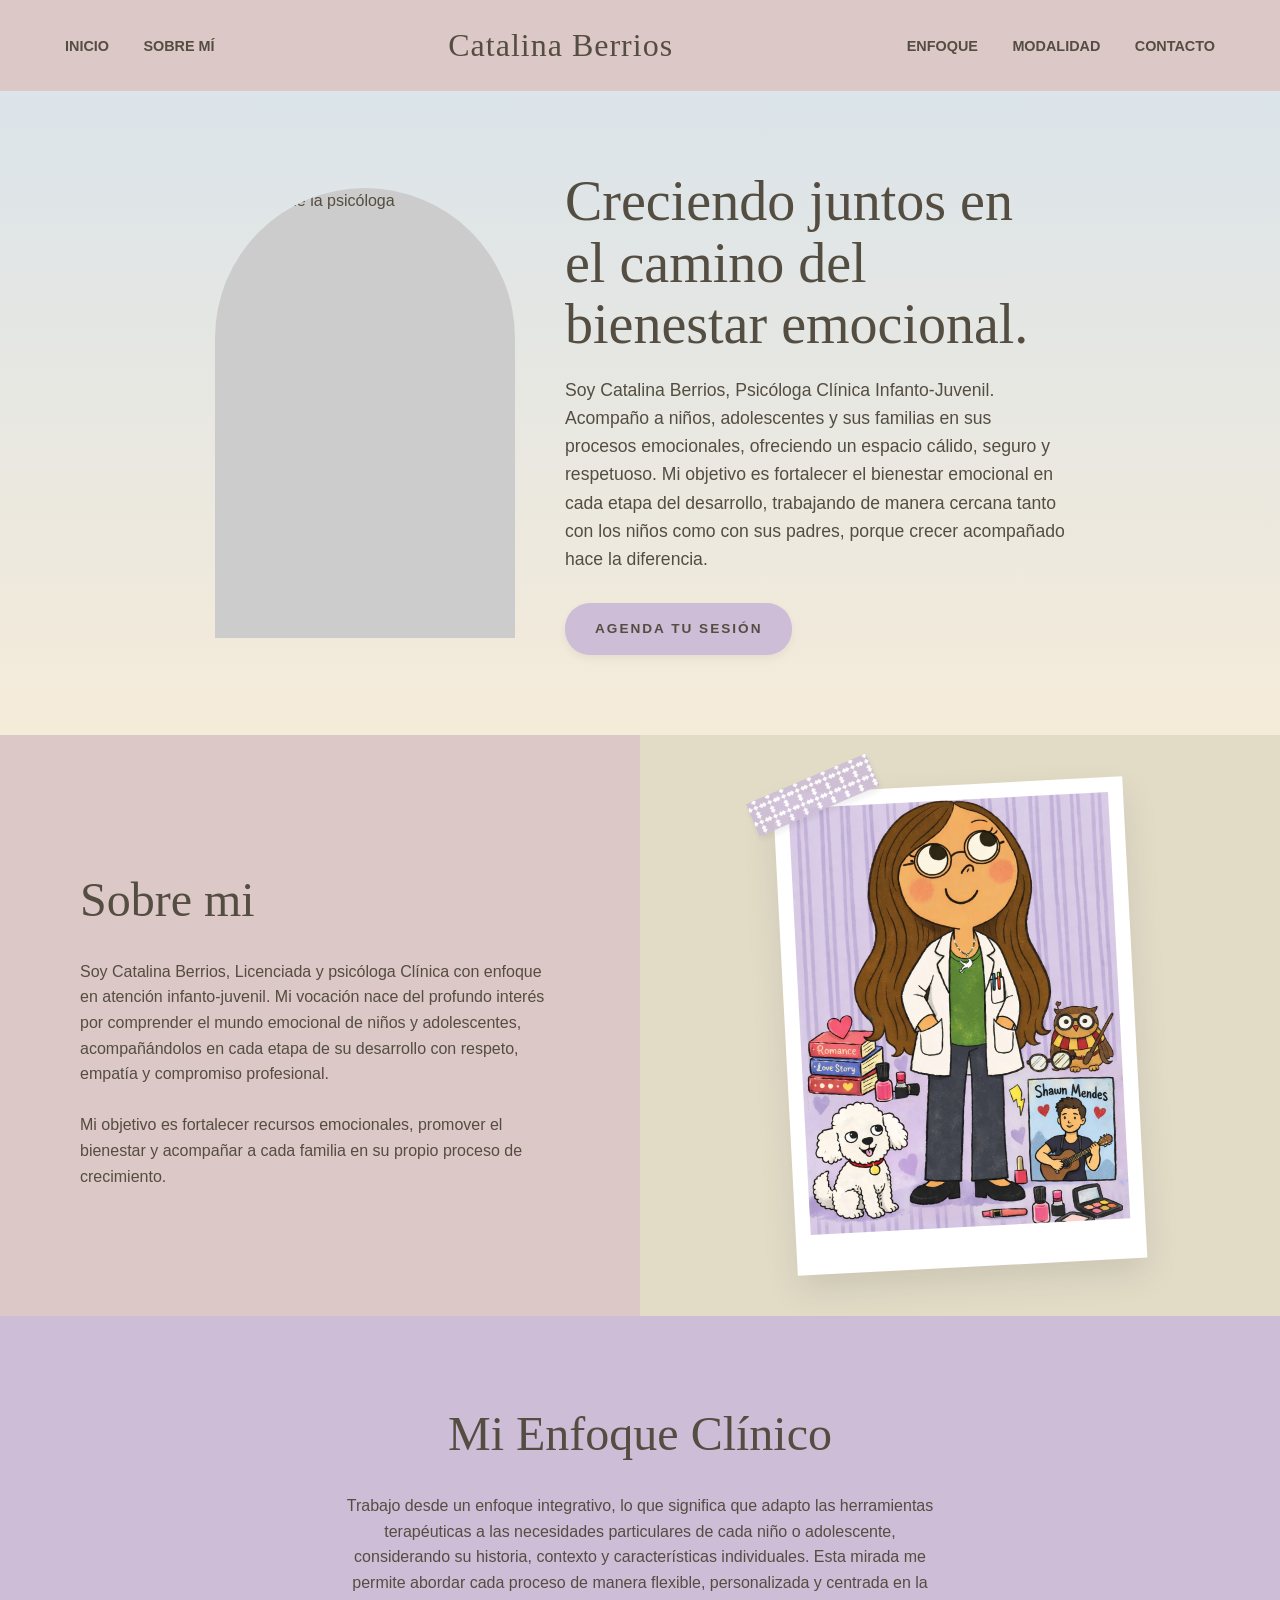
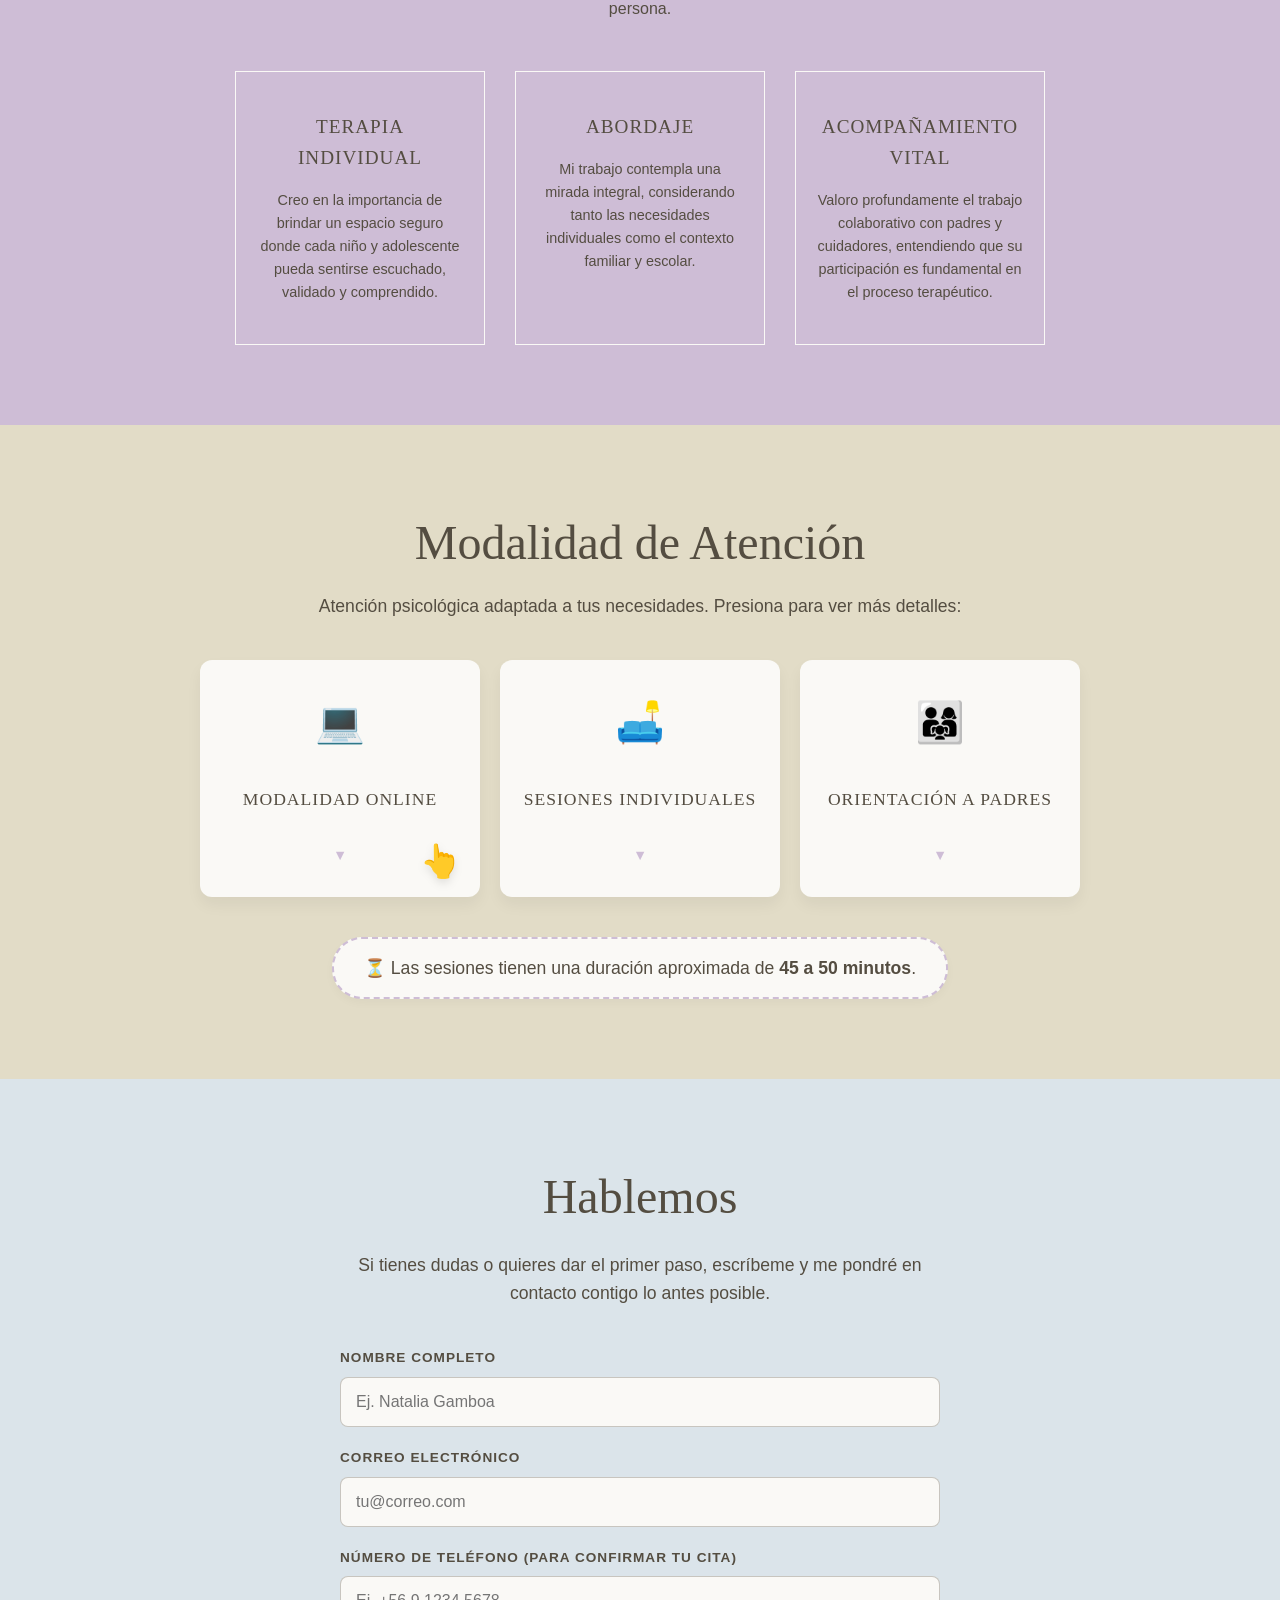
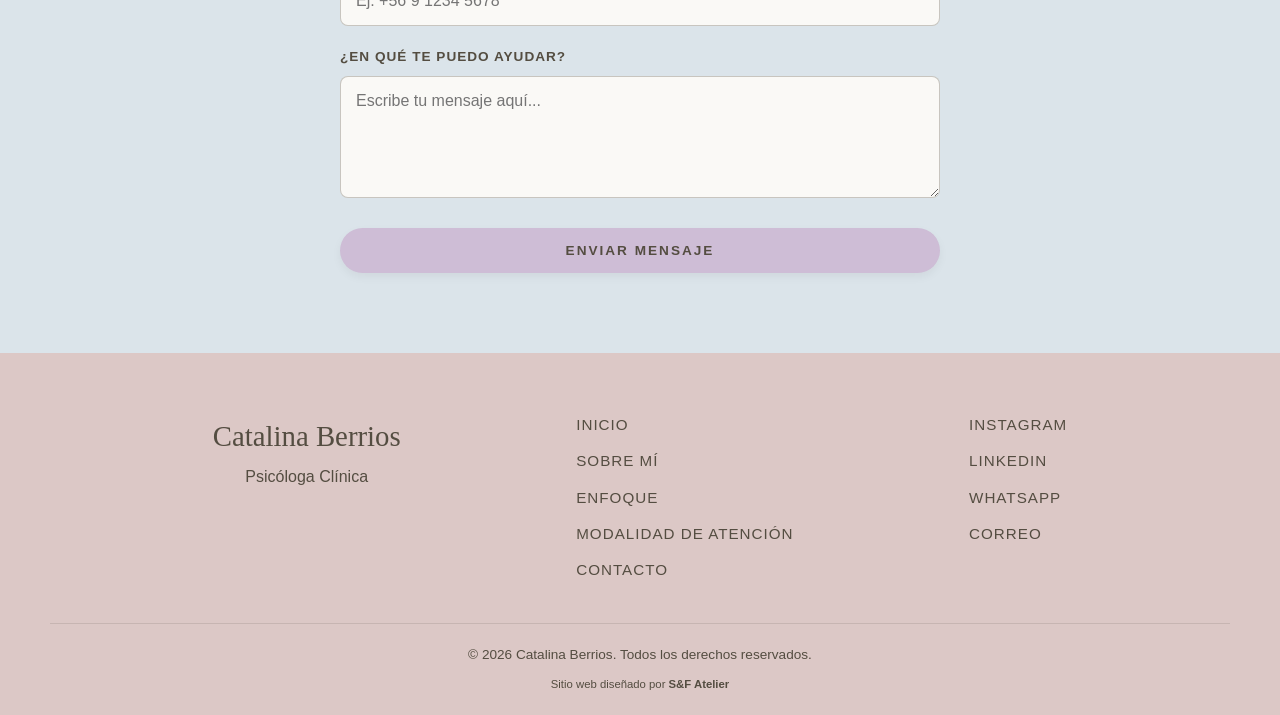
==== index.html @ 3254bfa0 "add tarjetas acordeon en modalidad" ====
<!DOCTYPE html>
<html lang="es">
<head>
    <meta charset="UTF-8">
    <meta name="viewport" content="width=device-width, initial-scale=1.0">
    <title>Catalina | Psicóloga Clínica</title> <link rel="icon" type="image/svg+xml" href="data:image/svg+xml,<svg xmlns=%22http://www.w3.org/2000/svg%22 viewBox=%220 0 100 100%22><text y=%22.9em%22 font-size=%2290%22>🧠</text></svg>">

    <link rel="apple-touch-icon" href="data:image/svg+xml,<svg xmlns=%22http://www.w3.org/2000/svg%22 viewBox=%220 0 100 100%22><rect width=%22100%22 height=%22100%22 fill=%22%23ffffff%22/><text y=%22.85em%22 x=%2250%22 text-anchor=%22middle%22 font-size=%2280%22>🧠</text></svg>">

    <meta name="theme-color" content="#dcc8c6">

    <link rel="stylesheet" href="style.css">
</head>
<body>

    <header>
        <nav>
            <a href="#inicio">Inicio</a>
            <a href="#sobre-mi">Sobre Mí</a>
        </nav>
        <h2>Catalina Berrios</h2>
        <nav>
            <a href="#enfoque">Enfoque</a>
            <a href="#modalidad">Modalidad</a>
            <a href="#contacto">Contacto</a>
        </nav>
    </header>

    <section class="hero" id="inicio">
        <img src="https://via.placeholder.com/300x450" alt="Retrato de la psicóloga" class="hero-img">
        <div class="hero-text">
            <h1>Creciendo juntos en el camino del bienestar emocional.</h1>
            <p>Soy Catalina Berrios, Psicóloga Clínica Infanto-Juvenil. Acompaño a niños, adolescentes y sus familias en sus procesos emocionales, ofreciendo un espacio cálido, seguro y respetuoso.
            Mi objetivo es fortalecer el bienestar emocional en cada etapa del desarrollo, trabajando de manera cercana tanto con los niños como con sus padres, porque crecer acompañado hace la diferencia.</p>
            <a href="#contacto" class="btn">Agenda tu sesión</a>
        </div>
    </section>

    <section class="sobre-mi" id="sobre-mi">
        <div class="sobre-mi-texto">
            <h2>Sobre mi</h2>
            <p>Soy Catalina Berrios, Licenciada y psicóloga Clínica con enfoque en atención infanto-juvenil.
            Mi vocación nace del profundo interés por comprender el mundo emocional de niños y adolescentes, acompañándolos en cada etapa de su desarrollo con respeto, empatía y compromiso profesional.</p><br>
            <p>Mi objetivo es fortalecer recursos emocionales, promover el bienestar y acompañar a cada familia en su propio proceso de crecimiento.</p>
        </div>
        <div class="sobre-mi-img-container">
            <div class="marco-polaroid">
                <img src="assets/Sobre mi.jpeg" alt="Foto de Catalina" class="sobre-mi-img">
            </div>
        </div>
    </section>

    <section class="enfoque-clinico" id="enfoque">
        <h2>Mi Enfoque Clínico</h2>
        <p>Trabajo desde un enfoque integrativo, lo que significa que adapto las herramientas terapéuticas a las necesidades particulares de cada niño o adolescente, considerando su historia, contexto y características individuales. Esta mirada me permite abordar cada proceso de manera flexible, personalizada y centrada en la persona.</p>
        
        <div class="slider-contenedor">
            <div class="servicios-grid" id="slider-servicios">
                <div class="servicio-card" ontouchstart="">
                    <h3>Terapia Individual</h3>
                    <p>Creo en la importancia de brindar un espacio seguro donde cada niño y adolescente pueda sentirse escuchado, validado y comprendido.</p>
                </div>
                
                <div class="servicio-card" ontouchstart="">
                    <h3>Abordaje</h3>
                    <p>Mi trabajo contempla una mirada integral, considerando tanto las necesidades individuales como el contexto familiar y escolar.</p>
                </div>
                
                <div class="servicio-card" ontouchstart="">
                    <h3>Acompañamiento Vital</h3>
                    <p>Valoro profundamente el trabajo colaborativo con padres y cuidadores, entendiendo que su participación es fundamental en el proceso terapéutico.</p>
                </div>
            </div>

            <div class="slider-dots">
                <span class="dot active"></span>
                <span class="dot"></span>
                <span class="dot"></span>
            </div>
        </div>
    </section>

    <section class="modalidad" id="modalidad">
        <h2>Modalidad de Atención</h2>
        <p class="modalidad-sub">Atención psicológica adaptada a tus necesidades. Presiona para ver más detalles:</p>

        <div class="modalidad-grid">
            <details class="modalidad-card">
                <summary>
                    <span class="icono">💻</span>
                    <h3>Modalidad Online</h3>
                    <div class="mano-animada">👆</div>
                    <span class="flecha">▼</span>
                </summary>
                <div class="modalidad-detalle">
                    <p>La terapia a un clic de distancia. Realizamos las sesiones a través de Google Meet de forma segura y confidencial. Ideal para quienes tienen horarios ajustados o viven en otras ciudades. Se debe cancelar antes de dar inicio a la sesión.</p>
                </div>
            </details>
            
            <details class="modalidad-card">
                <summary>
                    <span class="icono">🛋️</span>
                    <h3>Sesiones Individuales</h3>
                    <span class="flecha">▼</span>
                </summary>
                <div class="modalidad-detalle">
                    <p>Un espacio seguro y 100% centrado en ti. Trabajaremos en equipo para identificar las raíces de tu malestar y construir herramientas prácticas para tu bienestar emocional.</p>
                </div>
            </details>
            
            <details class="modalidad-card">
                <summary>
                    <span class="icono">👨‍👩‍👧</span>
                    <h3>Orientación a Padres</h3>
                    <span class="flecha">▼</span>
                </summary>
                <div class="modalidad-detalle">
                    <p>Estas sesiones están diseñadas para entregar psicoeducación y estrategias de regulación emocional. Te acompañamos a comprender a tus hijos y fortalecer el vínculo familiar desde la empatía.</p>
                </div>
            </details>
        </div>

        <div class="modalidad-duracion">
            <p>⏳ Las sesiones tienen una duración aproximada de <strong>45 a 50 minutos</strong>.</p>
        </div>
    </section>

    <section class="contacto" id="contacto">
        <div class="contacto-container">
            <h2>Hablemos</h2>
            <p>Si tienes dudas o quieres dar el primer paso, escríbeme y me pondré en contacto contigo lo antes posible.</p>
            <form action="https://formspree.io/f/xnjbkgzq" method="POST" class="formulario">

                <input type="hidden" name="_next" value="https://cataterapias.github.io/web-inicio/gracias.html">
                
                <div class="campo">
                    <label for="nombre">Nombre completo</label>
                    <input type="text" id="nombre" name="nombre" placeholder="Ej. Natalia Gamboa" required>
                </div>
                
                <div class="campo">
                    <label for="email">Correo electrónico</label>
                    <input type="email" id="email" name="email" placeholder="tu@correo.com" required>
                </div>

                <div class="campo">
                    <label for="telefono">Número de teléfono (Para confirmar tu cita)</label>
                    <input type="tel" id="telefono" name="telefono" placeholder="Ej. +56 9 1234 5678" required>
                </div>
                
                <div class="campo">
                    <label for="mensaje">¿En qué te puedo ayudar?</label>
                    <textarea id="mensaje" name="mensaje" rows="5" placeholder="Escribe tu mensaje aquí..." required></textarea>
                </div>
                
                <button type="submit" class="btn btn-enviar">Enviar mensaje</button>
            </form>
        </div>
    </section>

    <footer class="footer">
        <div class="footer-contenido">
            <div class="footer-info">
                <h3>Catalina Berrios</h3>
                <p>Psicóloga Clínica</p>
            </div>
            
            <div class="footer-enlaces">
                <a href="#inicio">Inicio</a>
                <a href="#sobre-mi">Sobre Mí</a>
                <a href="#enfoque">Enfoque</a>
                <a href="#modalidad">Modalidad de Atención</a>
                <a href="#contacto">Contacto</a>
            </div>
            
            <div class="footer-sociales">
                <a href="https://www.instagram.com/ps.catalinaberrios?igsh=MThrdjIxMGptajI3Ng==" target="_blank">Instagram</a>
                <a href="https://www.linkedin.com/in/catalina-berr%C3%ADos-4b6a8b3b4?utm_source=share_via&utm_content=profile&utm_medium=member_android" target="_blank">LinkedIn</a>
                <a href="#" target="_blank">WhatsApp</a>
                <a href="mailto:ps.catalinaberriosa@gmail.com" target="_blank">Correo</a>
            </div>
        </div>
        
        <div class="footer-legal">
            <p>&copy; 2026 Catalina Berrios. Todos los derechos reservados.</p>
            <p><small>Sitio web diseñado por <a href="https://linktr.ee/SyF_Atelier?utm_source=linktree_profile_share&ltsid=bd5f8cdc-db32-4054-a629-972b81ea8f27" target="_blank" class="link-agencia"><strong>S&F Atelier</strong></a></small></p>
        </div>
    </footer>

    <script src="script.js"></script>

</body>
</html>
---- style.css ----
/* =========================================
   PALETA DE COLORES Y AJUSTES GLOBALES
   ========================================= */
:root {
    --color-fondo-principal: #f2f4f6; 
    --color-lila-suave: #cebdd6; 
    --color-texto-oscuro: #544d41; 
    --color-rosa-suave: #dcc8c6;
    --color-crema: #e2dcc7;
    --color-texto-claro: #faf9f6;
    --fuente-titulos: 'Georgia', serif;
    --fuente-texto: 'Arial', sans-serif;
}

html { scroll-behavior: smooth; }

* { margin: 0; padding: 0; box-sizing: border-box; }

body {
    font-family: var(--fuente-texto);
    color: var(--color-texto-oscuro);
    line-height: 1.6;
}

h1, h2, h3 {
    font-family: var(--fuente-titulos);
    font-weight: normal;
}

/* =========================================
   1. NAVEGACIÓN (HEADER)
   ========================================= */
header {
    background-color: var(--color-rosa-suave);
    padding: 20px 50px;
    display: flex;
    justify-content: space-between;
    align-items: center;
}

header h2 {
    font-size: 2rem;
    letter-spacing: 1px;
}

nav a {
    text-decoration: none;
    color: var(--color-texto-oscuro);
    margin: 0 15px;
    font-size: 0.9rem;
    text-transform: uppercase;
    font-weight: bold;
}

/* =========================================
   2. SECCIÓN INICIO (HERO)
   ========================================= */
.hero {
    display: flex;
    align-items: center;
    justify-content: center;
    padding: 80px 50px;
    background: linear-gradient(to bottom, #dbe4ea, #f5ebd9);
    gap: 50px;
}

.hero-img {
    width: 300px;
    height: 450px;
    background-color: #ccc;
    border-radius: 150px 150px 0 0;
    object-fit: cover;
}

.hero-text { max-width: 500px; }
.hero-text h1 { font-size: 3.5rem; line-height: 1.1; margin-bottom: 20px; }
.hero-text p { margin-bottom: 30px; font-size: 1.1rem; }

.btn {
    background-color: var(--color-lila-suave);
    color: var(--color-texto-oscuro);
    padding: 15px 30px;
    text-decoration: none;
    text-transform: uppercase;
    font-size: 0.85rem;
    font-weight: bold;
    letter-spacing: 2px;
    border-radius: 25px;
    display: inline-block;
    transition: background-color 0.3s ease, transform 0.2s ease;
    box-shadow: 0 4px 10px rgba(0,0,0,0.05);
}

.btn:hover { background-color: #bfa8c7; transform: translateY(-2px); }

/* =========================================
   3. SECCIÓN SOBRE MÍ Y POLAROID
   ========================================= */
.sobre-mi { display: flex; min-height: 500px; }

.sobre-mi-texto {
    background-color: var(--color-rosa-suave);
    width: 50%;
    padding: 80px;
    display: flex;
    flex-direction: column;
    justify-content: center;
}

.sobre-mi-texto h2 { font-size: 3rem; margin-bottom: 20px; }

.sobre-mi-img-container {
    background-color: var(--color-crema);
    width: 50%;
    display: flex;
    align-items: center;
    justify-content: center;
    padding: 50px;
}

.marco-polaroid {
    background-color: white;
    padding: 15px 15px 40px 15px; 
    box-shadow: 0 15px 35px rgba(0, 0, 0, 0.10); 
    position: relative; 
    transform: rotate(-3deg); 
    width: 70%; 
    max-width: 350px;
}

.sobre-mi-img { width: 100%; height: auto; aspect-ratio: 3/4; object-fit: cover; display: block; }

.marco-polaroid::before {
    content: ""; 
    position: absolute;
    top: -15px; 
    left: -25px; 
    width: 130px; 
    height: 35px; 
    background-color: var(--color-lila-suave); 
    opacity: 0.9; 
    transform: rotate(-20deg); 
    box-shadow: 0 4px 6px rgba(0, 0, 0, 0.08); 
    z-index: 2; 
    background-image: 
        radial-gradient(white 20%, transparent 21%), 
        radial-gradient(white 20%, transparent 21%), 
        radial-gradient(white 20%, transparent 21%), 
        radial-gradient(white 20%, transparent 21%), 
        radial-gradient(white 20%, transparent 21%); 
    background-position: 0 0, 0 -6px, 0 6px, -6px 0, 6px 0; 
    background-size: 15px 15px; 
    background-repeat: repeat; 
}

/* =========================================
   4. SECCIÓN ENFOQUE CLÍNICO Y TARJETAS
   ========================================= */
.enfoque-clinico {
    background-color: var(--color-lila-suave); 
    color: var(--color-texto-oscuro); 
    padding: 80px 50px;
    text-align: center;
}

.enfoque-clinico h2 { font-size: 3rem; margin-bottom: 20px; }
.enfoque-clinico p { max-width: 600px; margin: 0 auto 50px auto; }

.servicios-grid {
    display: flex;
    justify-content: center;
    gap: 30px;
    flex-wrap: wrap;
}

.servicio-card {
    border: 1px solid var(--color-texto-claro); 
    padding: 40px 20px;
    width: 250px;
    text-align: center;
    background-color: transparent;
    transition: transform 0.3s ease, box-shadow 0.3s ease, background-color 0.3s ease;
    cursor: pointer; 
    -webkit-user-select: none;
    user-select: none;
    -webkit-tap-highlight-color: transparent;
}

@media (min-width: 769px) {
    .servicio-card:hover {
        transform: scale(1.05);
        box-shadow: 0 10px 20px rgba(0, 0, 0, 0.08);
        background-color: rgba(255, 255, 255, 0.3); 
    }
    .servicio-card:active { transform: scale(0.98); box-shadow: 0 5px 10px rgba(0, 0, 0, 0.05); }
}

.servicio-card h3 { font-size: 1.2rem; margin-bottom: 15px; text-transform: uppercase; letter-spacing: 1px; }
.servicio-card p { font-size: 0.9rem; margin-bottom: 0; }
.slider-dots { display: none; }

/* =========================================
   5. NUEVA SECCIÓN: MODALIDAD DE ATENCIÓN
   ========================================= */
.modalidad {
    background-color: var(--color-crema); 
    padding: 80px 50px;
    text-align: center;
}

.modalidad h2 { font-size: 3rem; margin-bottom: 10px; }
.modalidad-sub { font-size: 1.1rem; margin-bottom: 40px; }

.modalidad-grid {
    display: flex;
    justify-content: center;
    align-items: flex-start; /* Evita que las tarjetas se estiren al abrir una */
    gap: 20px;
    flex-wrap: wrap;
    margin-bottom: 40px;
}

/* Tarjeta Acordeón */
.modalidad-card {
    background-color: var(--color-texto-claro);
    border-radius: 12px;
    width: 100%;
    max-width: 280px;
    box-shadow: 0 8px 15px rgba(0, 0, 0, 0.05);
    transition: box-shadow 0.3s ease;
}

.modalidad-card:hover {
    box-shadow: 0 15px 25px rgba(206, 189, 214, 0.4);
}

/* Cabecera clickeable */
.modalidad-card summary {
    padding: 30px 20px;
    cursor: pointer;
    list-style: none; /* Oculta la flecha por defecto del navegador */
    position: relative;
    display: flex;
    flex-direction: column;
    align-items: center;
    outline: none;
}

.modalidad-card summary::-webkit-details-marker { display: none; }

.modalidad-card .icono { font-size: 2.5rem; margin-bottom: 15px; }
.modalidad-card h3 { 
    font-size: 1.1rem; 
    text-transform: uppercase; 
    letter-spacing: 1px; 
    min-height: 60px; /* Reserva el espacio exacto para 2 líneas en todas las tarjetas */
    display: flex;
    align-items: center;
    justify-content: center;
    text-align: center;
    margin: 0;
}
/* Flecha personalizada */
.flecha {
    margin-top: 15px;
    font-size: 0.9rem;
    color: var(--color-lila-suave);
    transition: transform 0.3s ease;
}

.modalidad-card[open] .flecha {
    transform: rotate(180deg); /* La flecha gira al abrir */
}

/* El texto que se despliega */
.modalidad-detalle {
    padding: 0 20px 30px 20px;
    font-size: 0.95rem;
    line-height: 1.6;
    border-top: 1px solid rgba(206, 189, 214, 0.3);
    margin-top: -10px;
    padding-top: 20px;
    animation: deslizar-abajo 0.3s ease-out;
    text-align: left;
}

@keyframes deslizar-abajo {
    from { opacity: 0; transform: translateY(-10px); }
    to { opacity: 1; transform: translateY(0); }
}

/* Manito animada */
.mano-animada {
    position: absolute;
    bottom: 10px;
    right: 20px;
    font-size: 2rem;
    pointer-events: none;
    animation: pulsar-mano 2.5s infinite;
    filter: drop-shadow(0 4px 4px rgba(0,0,0,0.1));
}

@keyframes pulsar-mano {
    0% { transform: translate(15px, 15px) scale(1); opacity: 0; }
    20% { transform: translate(0, 0) scale(1); opacity: 1; }
    50% { transform: translate(0, 0) scale(0.85); opacity: 1; }
    80% { transform: translate(0, 0) scale(1); opacity: 0; }
    100% { transform: translate(15px, 15px) scale(1); opacity: 0; }
}

.modalidad-duracion {
    background-color: var(--color-texto-claro);
    display: inline-block;
    padding: 15px 30px;
    border-radius: 30px;
    border: 2px dashed var(--color-lila-suave);
    font-size: 1.1rem;
    box-shadow: 0 4px 10px rgba(0,0,0,0.03);
}

/* =========================================
   6. SECCIÓN CONTACTO (FORMSPREE)
   ========================================= */
.contacto {
    background-color: #dbe4ea; 
    color: var(--color-texto-oscuro);
    padding: 80px 50px;
    display: flex;
    justify-content: center;
}

.contacto-container { width: 100%; max-width: 600px; text-align: center; }
.contacto-container h2 { font-size: 3rem; margin-bottom: 15px; }
.contacto-container p { margin-bottom: 40px; font-size: 1.1rem; }

.formulario { display: flex; flex-direction: column; gap: 20px; text-align: left; }
.campo { display: flex; flex-direction: column; gap: 8px; }
.campo label { font-weight: bold; font-size: 0.85rem; text-transform: uppercase; letter-spacing: 1px; color: var(--color-texto-oscuro); }

.campo input, .campo textarea {
    width: 100%;
    padding: 15px;
    border: 1px solid rgba(84, 77, 65, 0.3); 
    background-color: var(--color-texto-claro);
    color: var(--color-texto-oscuro);
    font-family: var(--fuente-texto);
    font-size: 1rem;
    border-radius: 8px;
    outline: none;
    transition: all 0.3s ease;
}

.campo input:focus, .campo textarea:focus { border-color: var(--color-lila-suave); box-shadow: 0 0 8px rgba(206, 189, 214, 0.5); }

.btn-enviar {
    border: none; cursor: pointer; width: 100%; margin-top: 10px; font-family: var(--fuente-texto);
    font-weight: bold; padding: 15px 30px; background-color: var(--color-lila-suave); color: var(--color-texto-oscuro);
    text-transform: uppercase; font-size: 0.85rem; letter-spacing: 2px; border-radius: 25px;
    transition: background-color 0.3s ease, transform 0.2s ease;
}

.btn-enviar:hover { background-color: #bfa8c7; transform: translateY(-2px); }

/* =========================================
   7. PIE DE PÁGINA (FOOTER)
   ========================================= */
.footer {
    background-color: var(--color-rosa-suave); 
    color: var(--color-texto-oscuro);
    padding: 60px 50px 20px 50px;
    text-align: center;
}

.footer-contenido { display: flex; justify-content: space-around; flex-wrap: wrap; gap: 30px; margin-bottom: 40px; max-width: 1000px; margin-left: auto; margin-right: auto; }
.footer-info h3 { font-size: 1.8rem; margin-bottom: 5px; color: var(--color-texto-oscuro); }
.footer-info p { font-size: 1rem; color: var(--color-texto-oscuro); }
.footer-enlaces, .footer-sociales { display: flex; flex-direction: column; gap: 12px; text-align: left; }
.footer-enlaces a, .footer-sociales a { color: var(--color-texto-oscuro); text-decoration: none; font-size: 0.95rem; text-transform: uppercase; letter-spacing: 1px; transition: opacity 0.3s ease; }
.footer-enlaces a:hover, .footer-sociales a:hover { opacity: 0.6; }

.footer-legal {
    border-top: 1px solid rgba(84, 77, 65, 0.15); 
    padding-top: 20px; font-size: 0.85rem; color: var(--color-texto-oscuro);
    display: flex; flex-direction: column; gap: 8px;
}
.link-agencia { color: var(--color-texto-oscuro); text-decoration: none; transition: opacity 0.3s ease; }
.link-agencia:hover { opacity: 0.6; text-decoration: underline; }

/* =========================================
   8. PÁGINA DE GRACIAS (gracias.html)
   ========================================= */
.pantalla-gracias { display: flex; align-items: center; justify-content: center; min-height: 100vh; background: linear-gradient(to bottom, var(--color-fondo-principal), var(--color-crema)); padding: 20px; }
.gracias-tarjeta { background-color: var(--color-texto-claro); padding: 60px 40px; border-radius: 15px; text-align: center; max-width: 500px; box-shadow: 0 15px 30px rgba(0, 0, 0, 0.05); }
.gracias-tarjeta h1 { color: var(--color-texto-oscuro); font-size: 2.5rem; margin-bottom: 20px; }
.gracias-tarjeta p { color: var(--color-texto-oscuro); font-size: 1.1rem; margin-bottom: 30px; }

/* =========================================
   9. RESPONSIVIDAD (CELULARES)
   ========================================= */
@media (max-width: 768px) {
    .hero, .sobre-mi { flex-direction: column; }
    .sobre-mi-texto, .sobre-mi-img-container { width: 100%; }
    
    /* Navbar en una sola línea */
    header { flex-direction: column; gap: 15px; padding: 20px 10px; }
    nav { display: flex; justify-content: center; flex-wrap: wrap; }
    nav a { margin: 0 8px; font-size: 0.75rem; }
    
    .contacto { padding: 60px 20px; }
    .footer-contenido { flex-direction: column; align-items: center; text-align: center; }
    .footer-enlaces, .footer-sociales { text-align: center; }

    .slider-contenedor { width: 100%; overflow: hidden; }
    .enfoque-clinico { padding: 60px 0; }
    .enfoque-clinico h2, .enfoque-clinico p { padding: 0 20px; }

    .servicios-grid {
        display: flex; justify-content: flex-start; flex-wrap: nowrap; overflow-x: auto;
        scroll-snap-type: x mandatory; -webkit-overflow-scrolling: touch; gap: 15px; 
        padding: 40px 10%; scroll-padding: 0 10%; scrollbar-width: none; 
    }
    .servicios-grid::-webkit-scrollbar { display: none; }
    
    .servicio-card { flex: 0 0 80%; scroll-snap-align: center; transition: transform 0.3s ease, box-shadow 0.3s ease, background-color 0.3s ease; }
    .servicio-card.activa { transform: scale(1.05); box-shadow: 0 15px 30px rgba(0, 0, 0, 0.08); background-color: rgba(255, 255, 255, 0.4); }

    .slider-dots { display: flex; justify-content: center; gap: 8px; margin-top: 5px; }
    .dot { width: 10px; height: 10px; background-color: var(--color-texto-oscuro); border-radius: 50%; opacity: 0.2; transition: opacity 0.3s ease, transform 0.3s ease; }
    .dot.active { opacity: 0.8; transform: scale(1.2); }

    /* Ajustes Modalidad para Celular */
    .modalidad { padding: 60px 20px; }
    .modalidad-duracion { padding: 15px 20px; font-size: 1rem; }
}
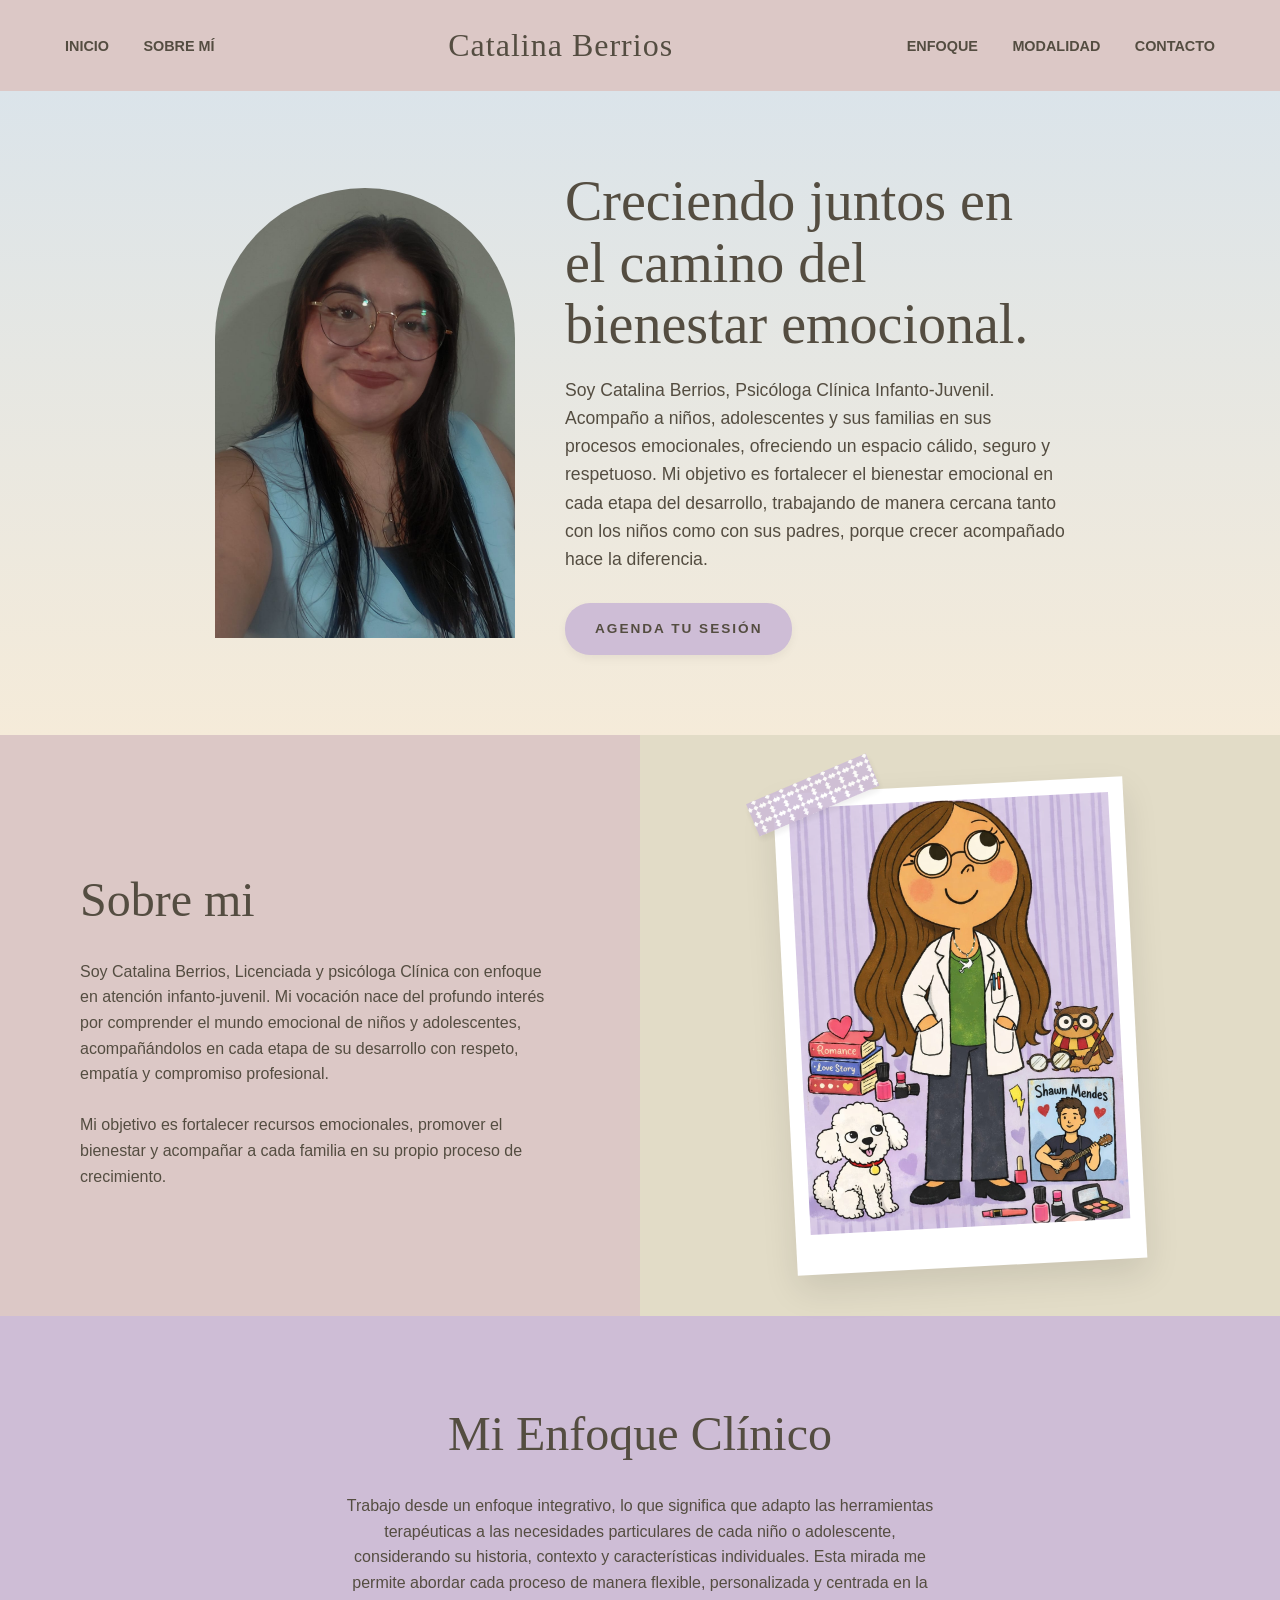
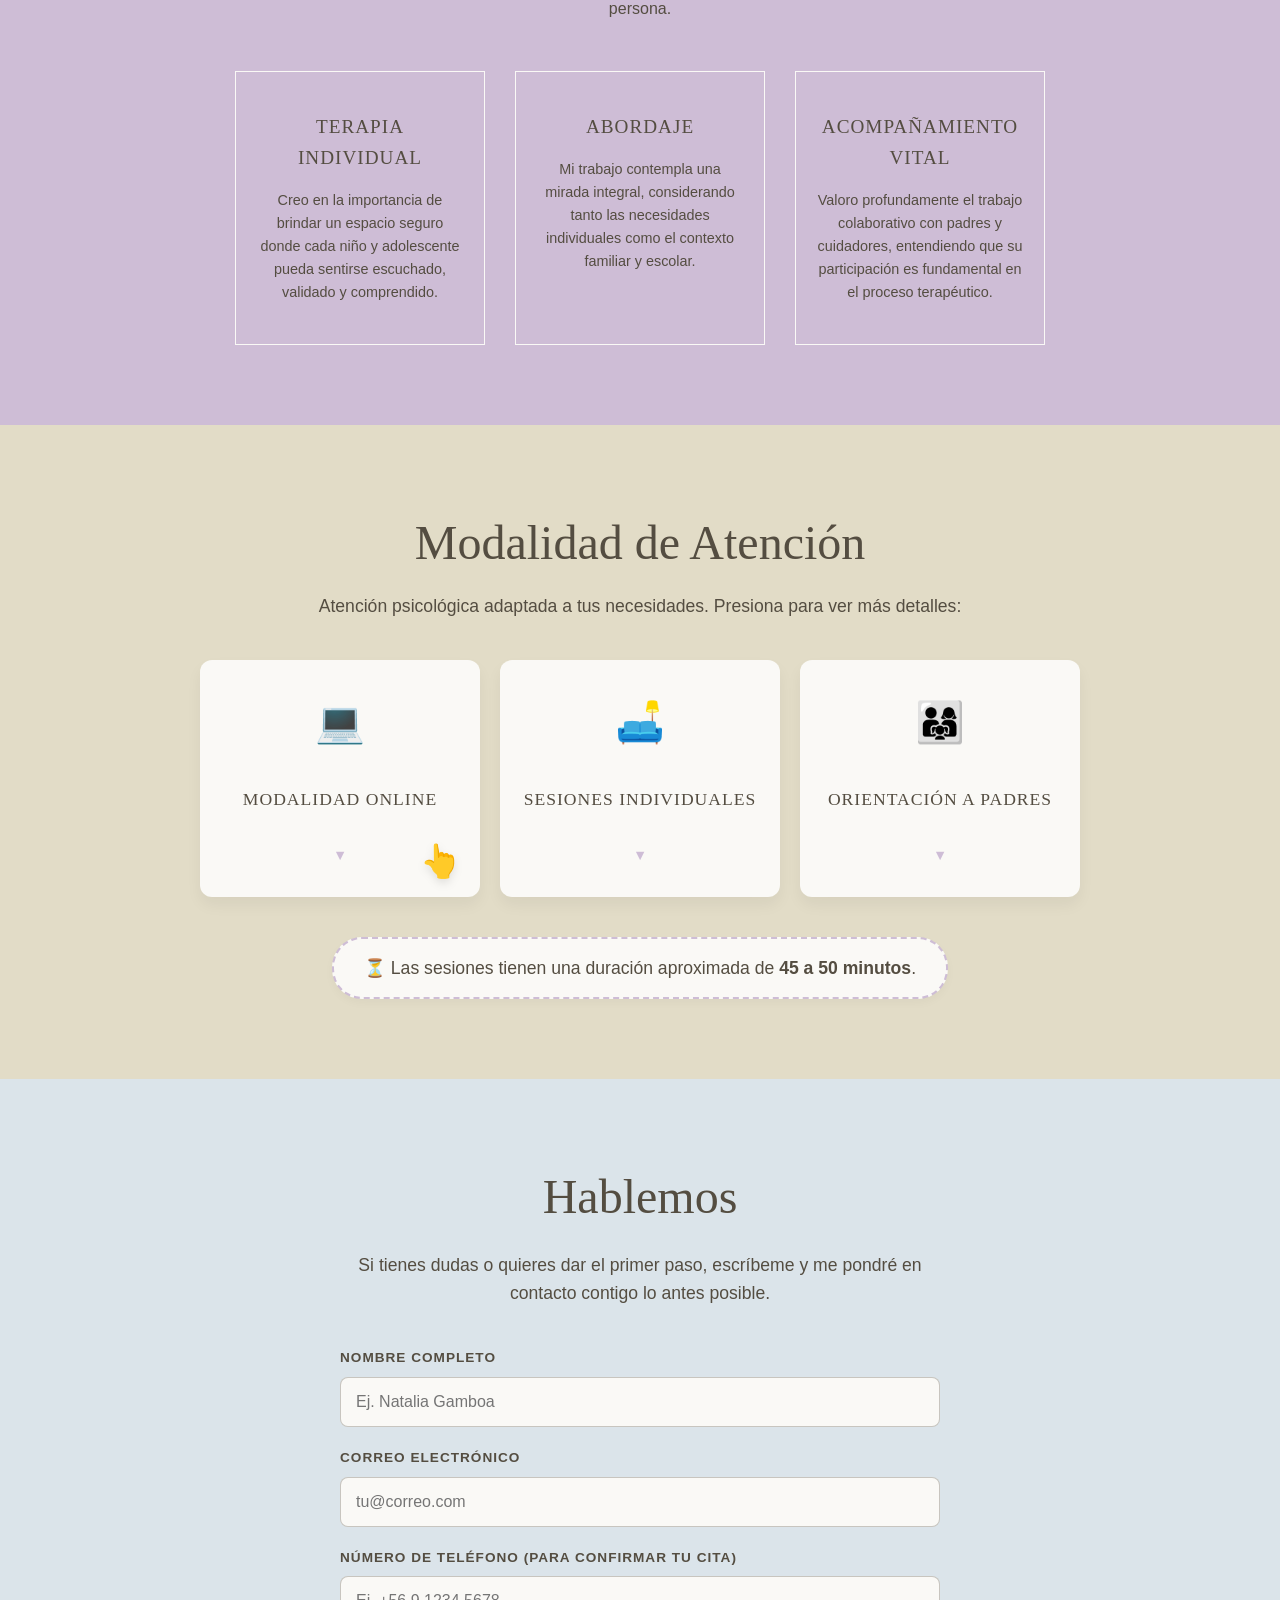
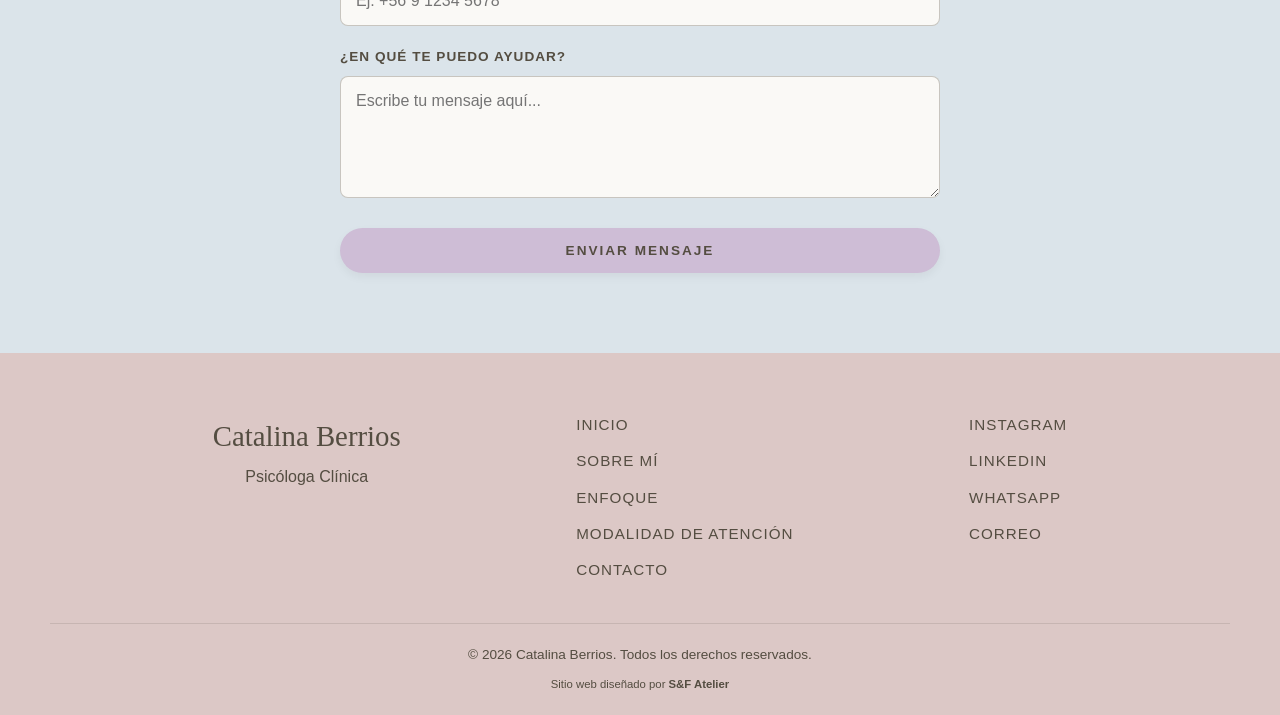
==== commit d311dfdf: "add foto portada" ====
--- a/index.html
+++ b/index.html
@@ -27,7 +27,7 @@
     </header>
 
     <section class="hero" id="inicio">
-        <img src="https://via.placeholder.com/300x450" alt="Retrato de la psicóloga" class="hero-img">
+        <img src="assets/portada.jpeg" alt="Retrato de la psicóloga" class="hero-img">
         <div class="hero-text">
             <h1>Creciendo juntos en el camino del bienestar emocional.</h1>
             <p>Soy Catalina Berrios, Psicóloga Clínica Infanto-Juvenil. Acompaño a niños, adolescentes y sus familias en sus procesos emocionales, ofreciendo un espacio cálido, seguro y respetuoso.
@@ -129,7 +129,7 @@
         <div class="contacto-container">
             <h2>Hablemos</h2>
             <p>Si tienes dudas o quieres dar el primer paso, escríbeme y me pondré en contacto contigo lo antes posible.</p>
-            <form action="https://formspree.io/f/xnjbkgzq" method="POST" class="formulario">
+            <form action="https://formspree.io/f/mpqjvnly" method="POST" class="formulario">
 
                 <input type="hidden" name="_next" value="https://cataterapias.github.io/web-inicio/gracias.html">
                 
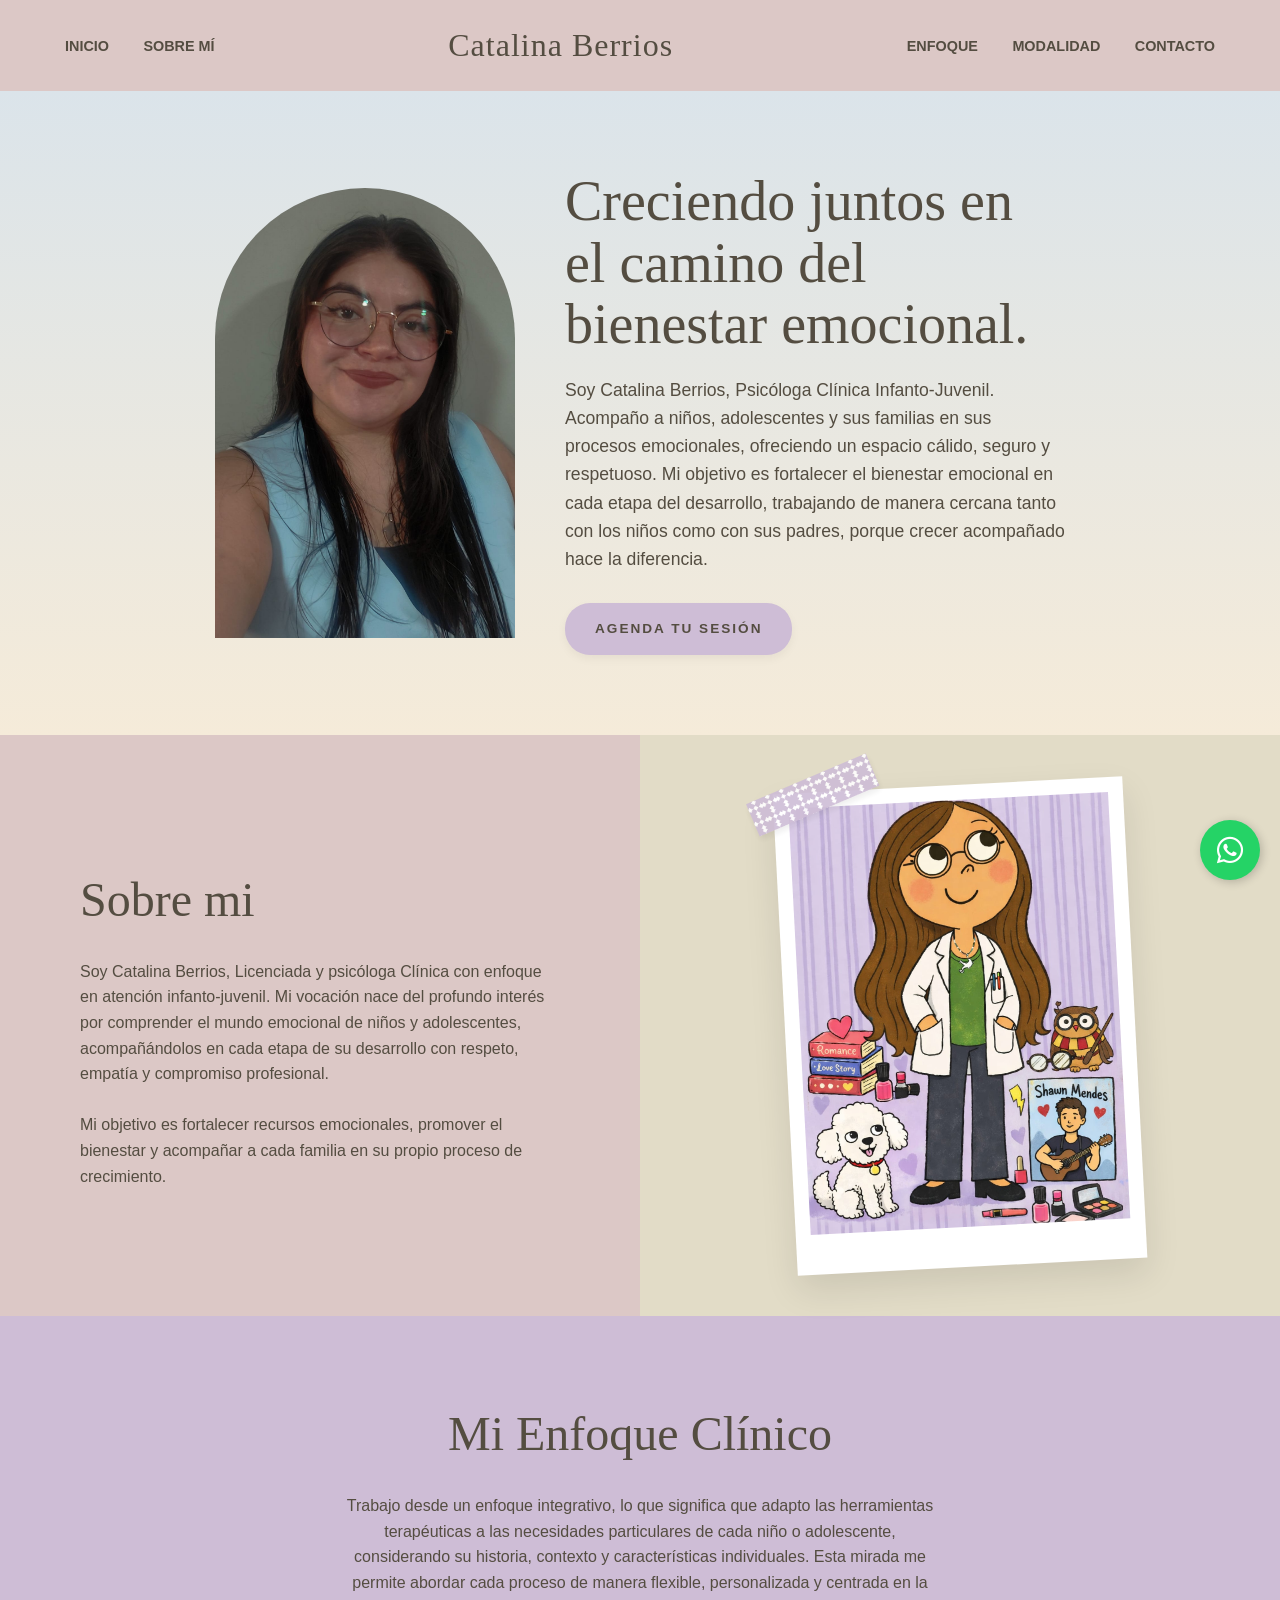
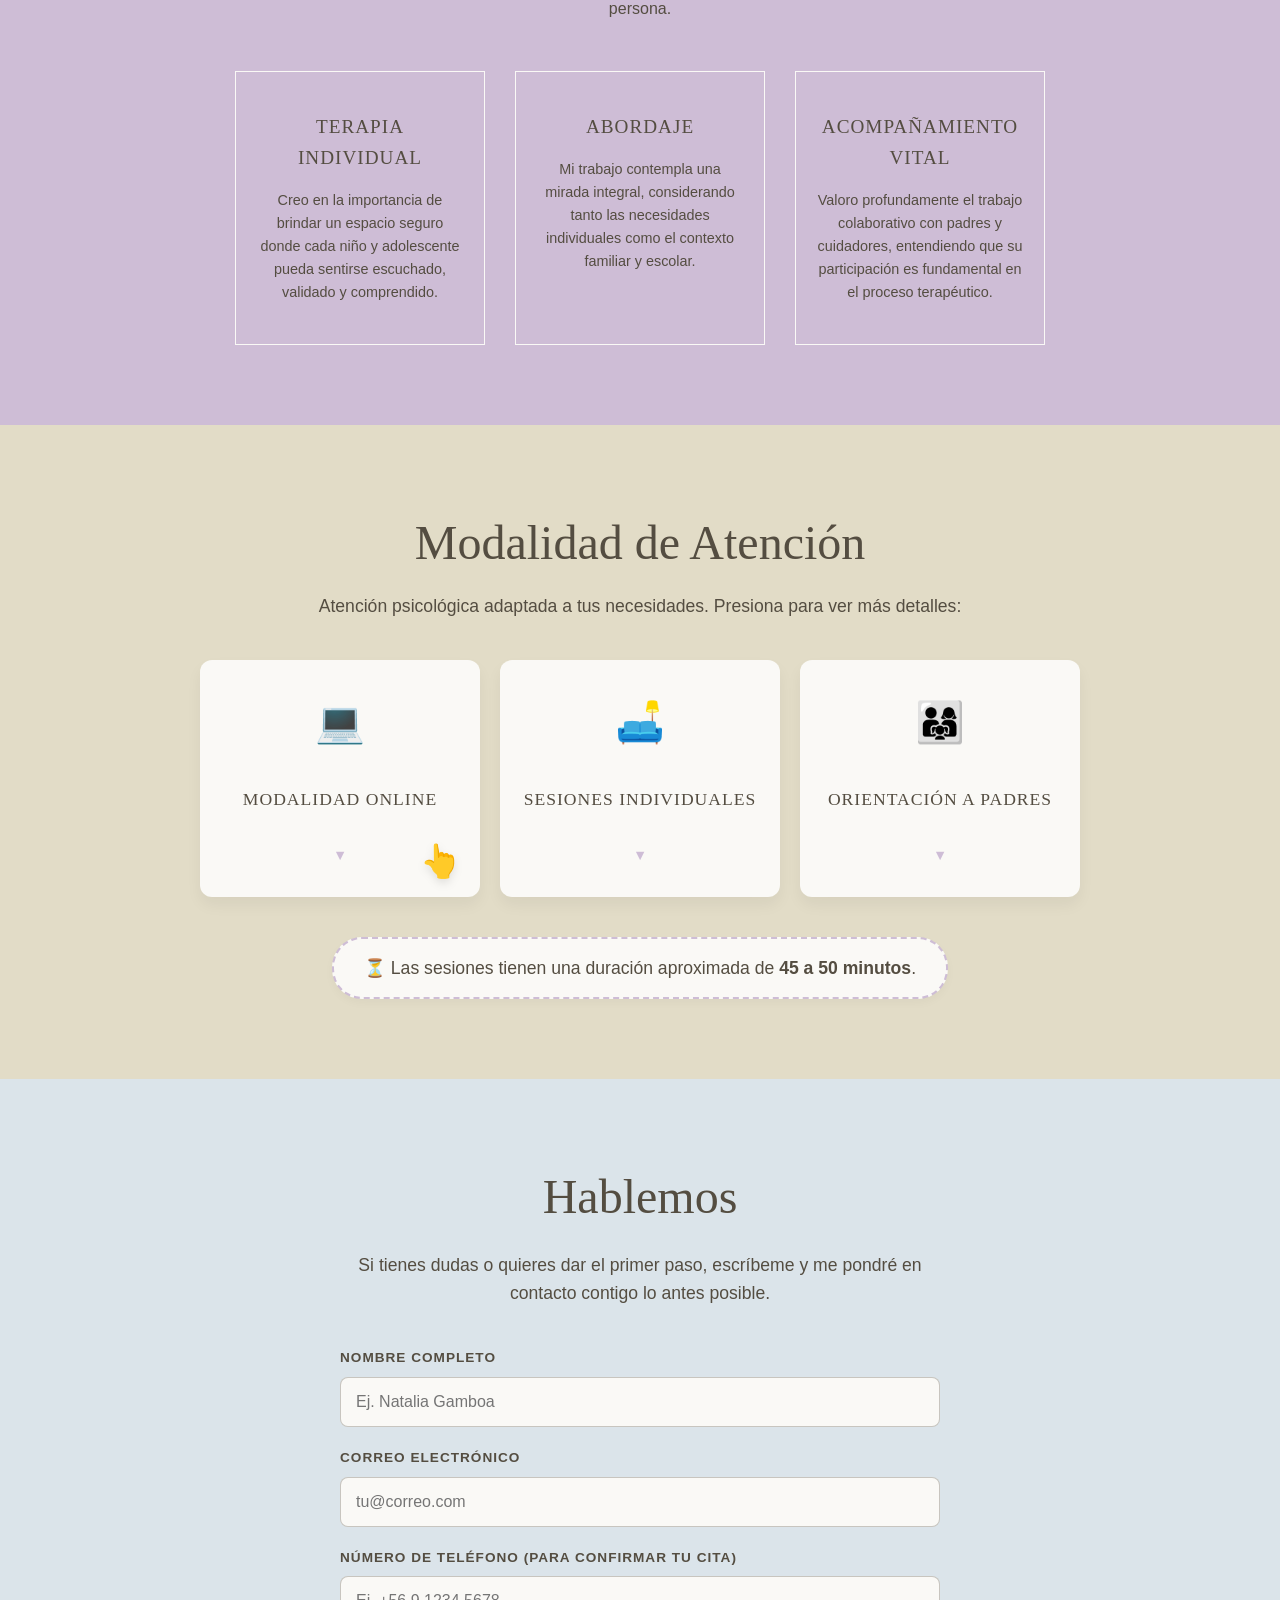
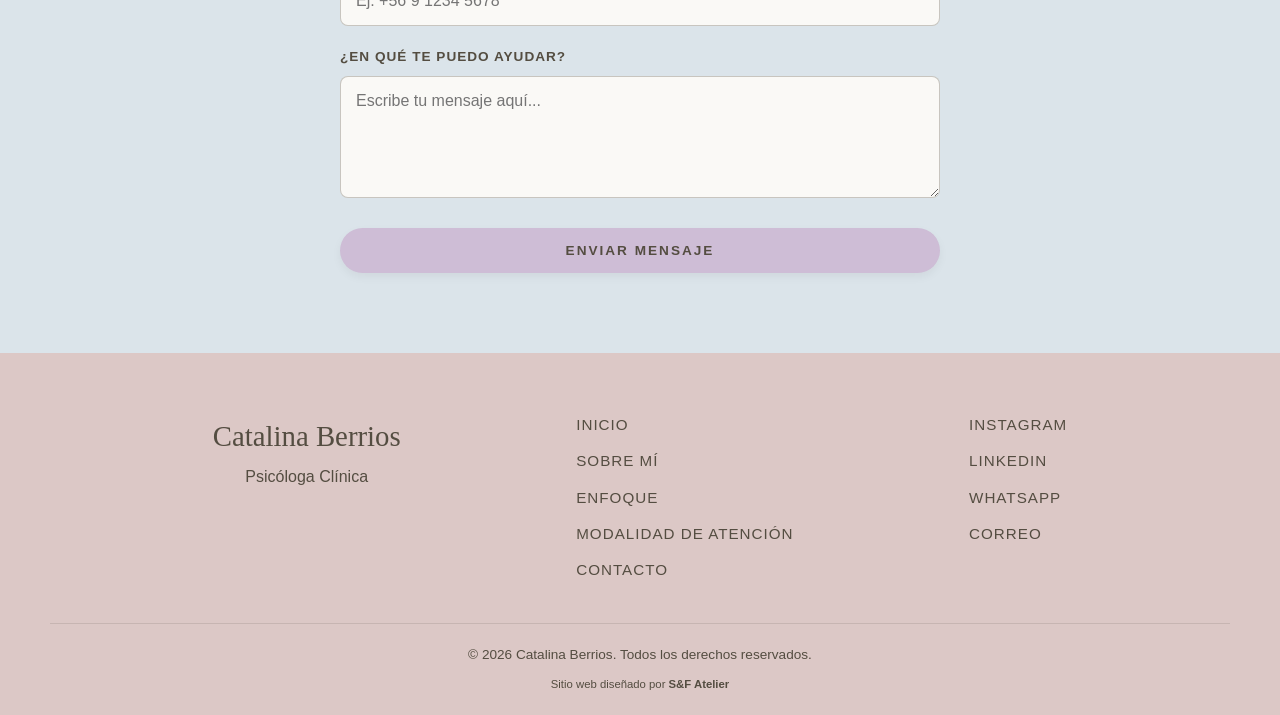
==== commit 0857b6a4: "add wsp botton" ====
--- a/index.html
+++ b/index.html
@@ -176,7 +176,7 @@
             <div class="footer-sociales">
                 <a href="https://www.instagram.com/ps.catalinaberrios?igsh=MThrdjIxMGptajI3Ng==" target="_blank">Instagram</a>
                 <a href="https://www.linkedin.com/in/catalina-berr%C3%ADos-4b6a8b3b4?utm_source=share_via&utm_content=profile&utm_medium=member_android" target="_blank">LinkedIn</a>
-                <a href="#" target="_blank">WhatsApp</a>
+                <a href="https://api.whatsapp.com/send/?phone=56959498792&text&type=phone_number&app_absent=0&wame_ctl=1" target="_blank">WhatsApp</a>
                 <a href="mailto:ps.catalinaberriosa@gmail.com" target="_blank">Correo</a>
             </div>
         </div>
@@ -189,5 +189,15 @@
 
     <script src="script.js"></script>
 
+        <a href="https://api.whatsapp.com/send/?phone=56959498792&text&type=phone_number&app_absent=0&wame_ctl=1" 
+    class="whatsapp-btn" 
+    target="_blank" 
+    rel="noopener noreferrer">
+        <i class="fab fa-whatsapp"></i>
+        <span class="tooltip-wa">Escríbenos</span>
+    </a>
+
+    <link rel="stylesheet" href="https://cdnjs.cloudflare.com/ajax/libs/font-awesome/6.0.0/css/all.min.css">
+
 </body>
 </html>
--- a/style.css
+++ b/style.css
@@ -431,4 +431,67 @@
     /* Ajustes Modalidad para Celular */
     .modalidad { padding: 60px 20px; }
     .modalidad-duracion { padding: 15px 20px; font-size: 1rem; }
+}
+
+/* Estilos del Botón de WhatsApp */
+.whatsapp-btn {
+    position: fixed;
+    bottom: 20px;
+    right: 20px;
+    width: 60px;
+    height: 60px;
+    background-color: #25d366;
+    color: #FFF;
+    border-radius: 50px;
+    text-align: center;
+    font-size: 30px;
+    box-shadow: 2px 2px 10px rgba(0, 0, 0, 0.2);
+    z-index: 1000;
+    display: flex;
+    align-items: center;
+    justify-content: center;
+    text-decoration: none;
+    transition: all 0.3s ease;
+}
+
+/* Efecto Hover (cuando pasas el mouse) */
+.whatsapp-btn:hover {
+    background-color: #128c7e;
+    transform: scale(1.1);
+    color: #FFF;
+}
+
+/* Tooltip (El texto que aparece al lado) - Opcional */
+.tooltip-wa {
+    position: absolute;
+    right: 75px;
+    background-color: #333;
+    color: white;
+    padding: 5px 12px;
+    border-radius: 5px;
+    font-size: 14px;
+    opacity: 0;
+    visibility: hidden;
+    transition: 0.3s;
+    white-space: nowrap;
+}
+
+.whatsapp-btn:hover .tooltip-wa {
+    opacity: 1;
+    visibility: visible;
+}
+
+/* --- AJUSTES PARA CELULAR (Responsive) --- */
+@media (max-width: 768px) {
+    .whatsapp-btn {
+        width: 50px;
+        height: 50px;
+        bottom: 15px; /* Lo subimos un poco para que no choque con barras de navegación del cel */
+        right: 15px;
+        font-size: 25px;
+    }
+    
+    .tooltip-wa {
+        display: none; /* En celular mejor ocultar el texto para no tapar la pantalla */
+    }
 }
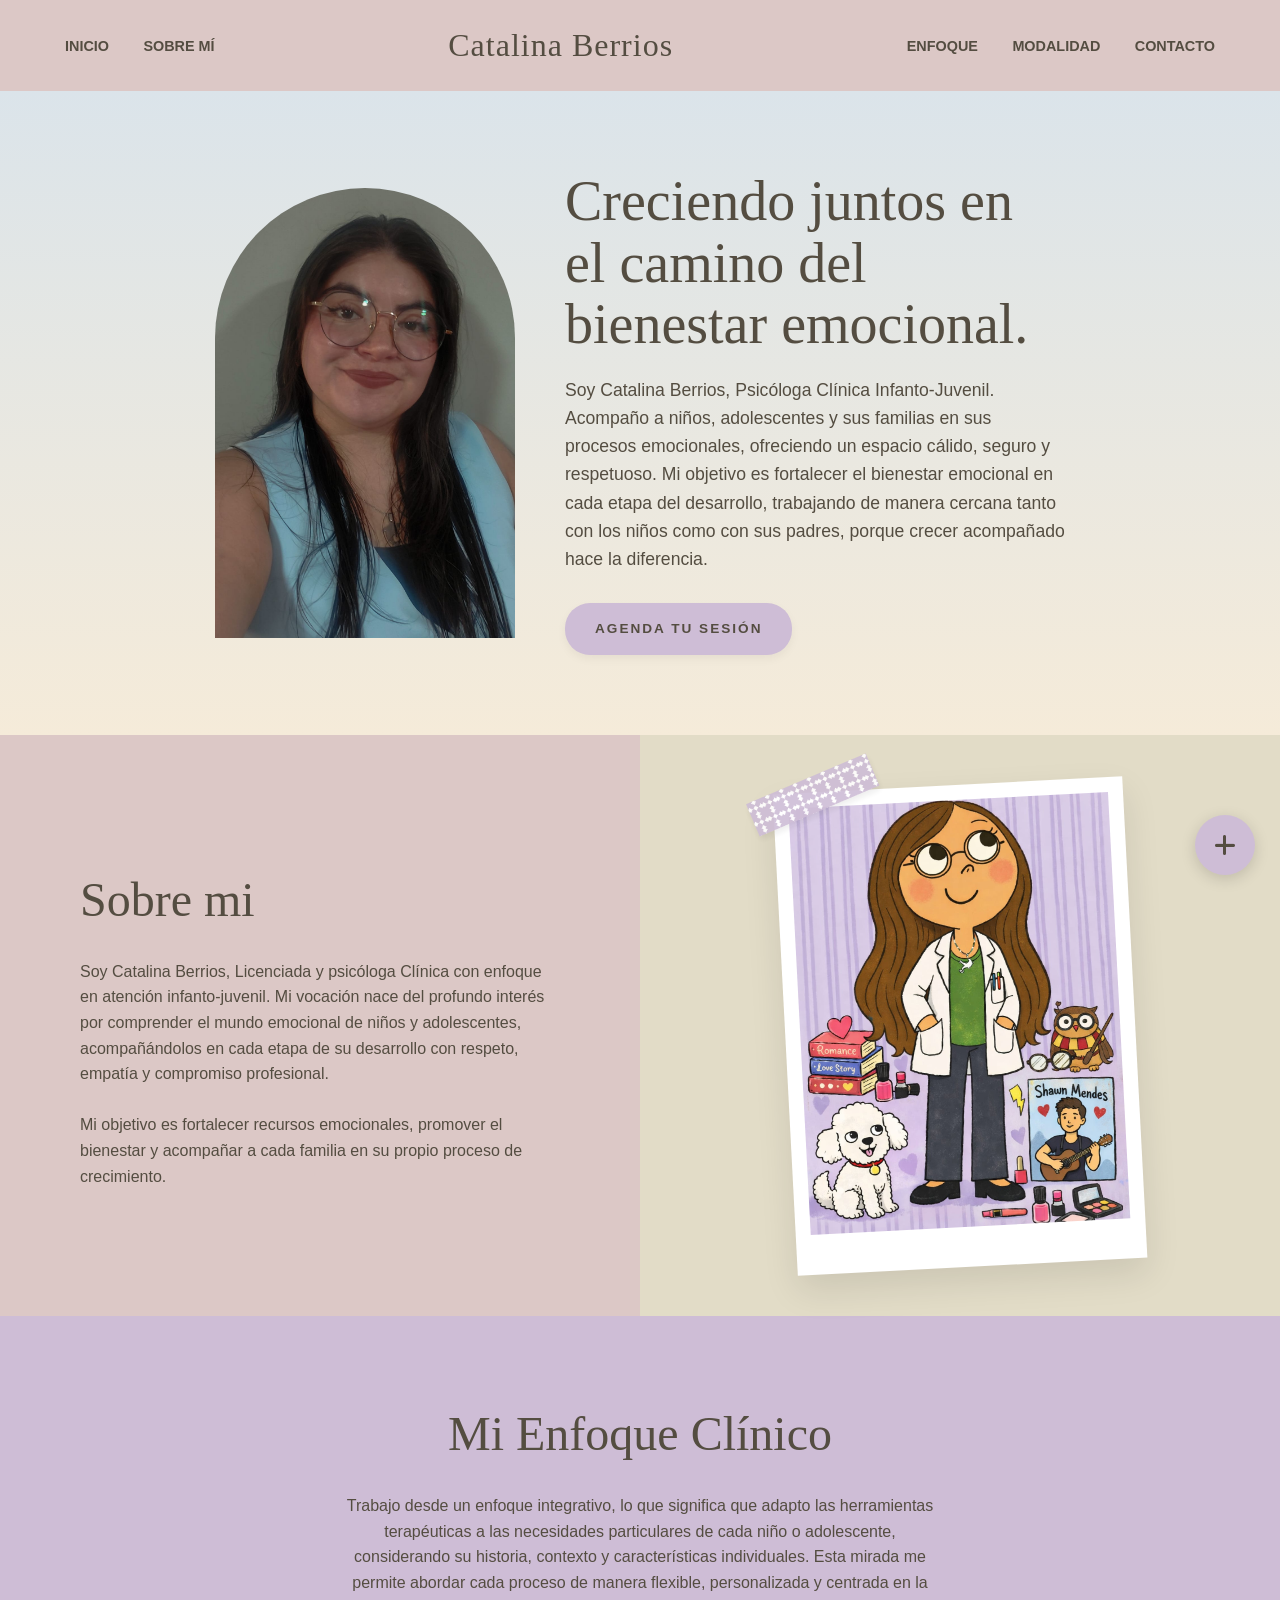
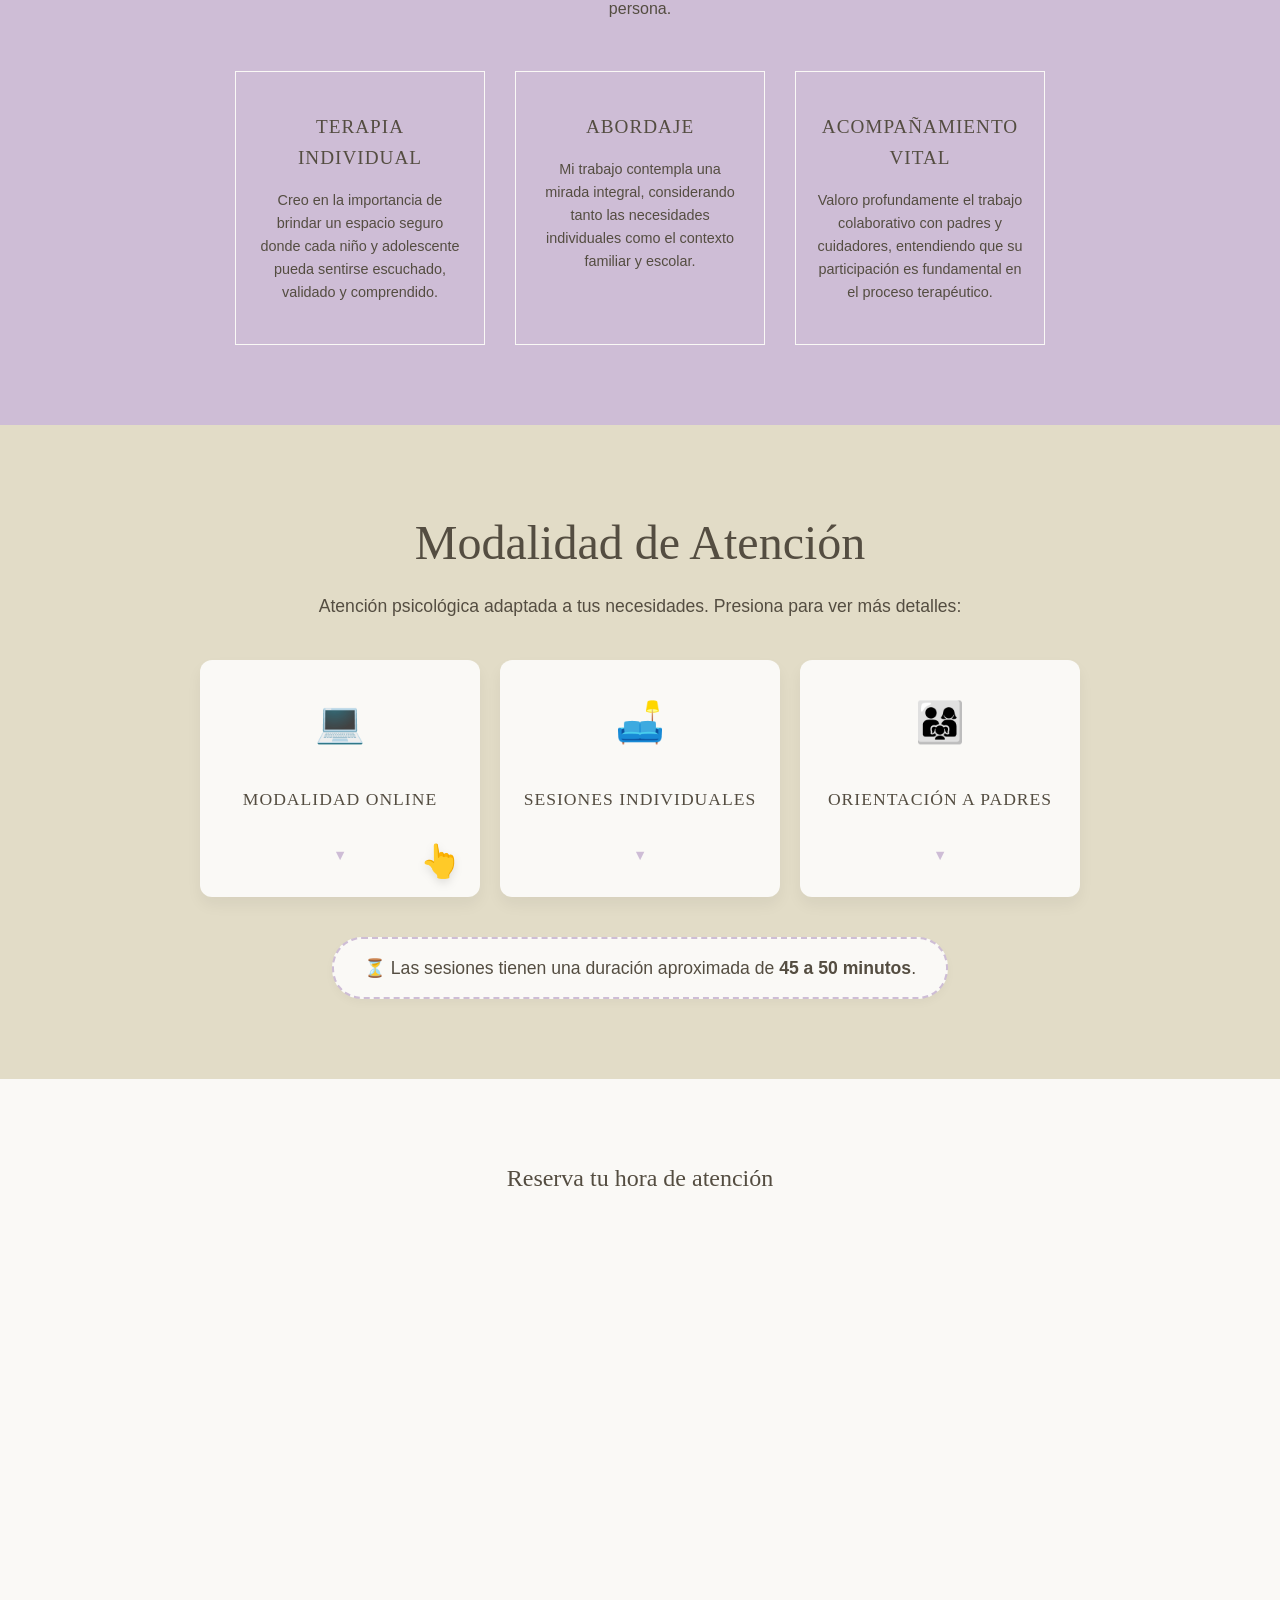
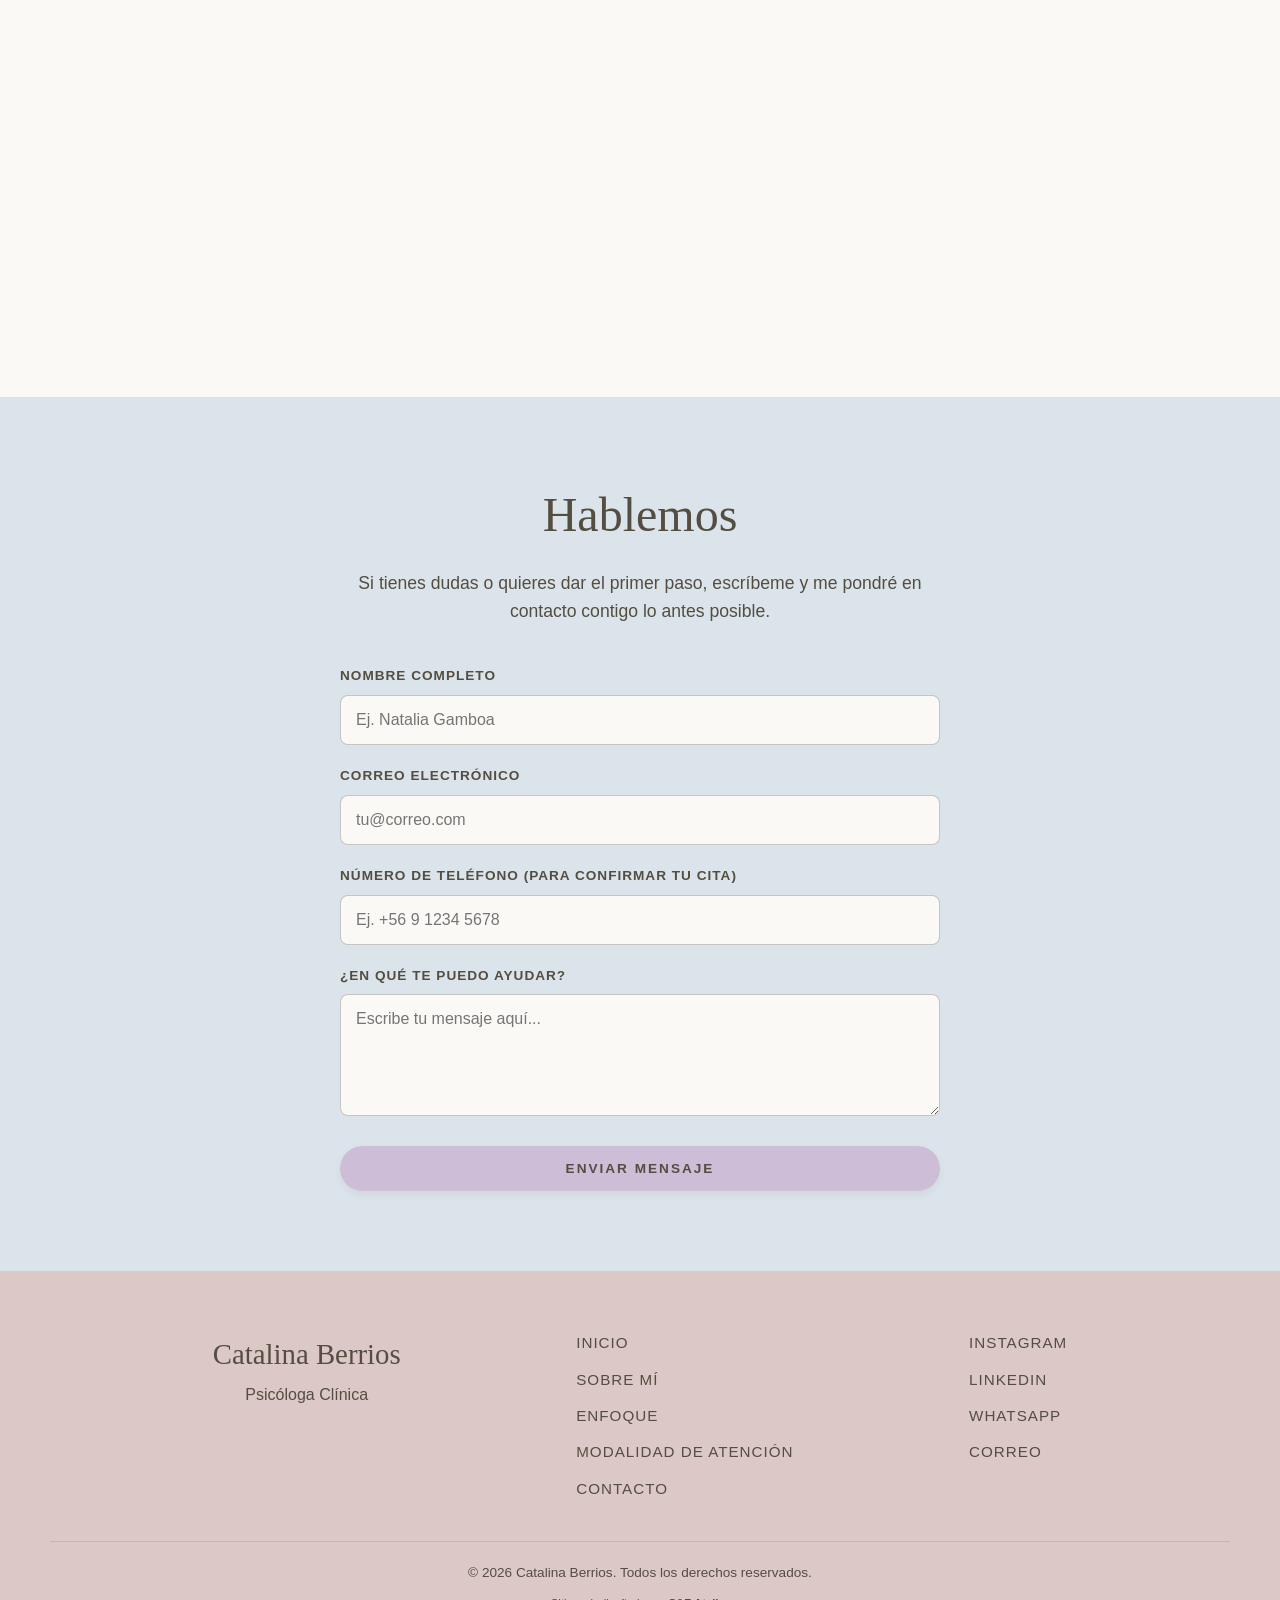
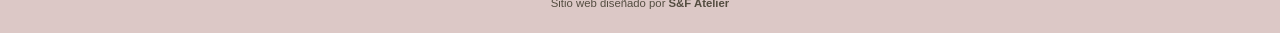
==== commit eccf447f: "add calendario" ====
--- a/index.html
+++ b/index.html
@@ -123,6 +123,17 @@
         <div class="modalidad-duracion">
             <p>⏳ Las sesiones tienen una duración aproximada de <strong>45 a 50 minutos</strong>.</p>
         </div>
+
+    </section>
+
+    <section id="seccion-agenda" class="booking-section">
+        <h2>Reserva tu hora de atención</h2>
+        
+        <div id="calendario-embebido" 
+            data-cal-link="sergio-ruiz-torres-zzh8az/60min" 
+            data-cal-namespace="60min" 
+            data-cal-config='{"layout":"month_view","useSlotsViewOnSmallScreen":"true"}'>
+        </div>
     </section>
 
     <section class="contacto" id="contacto">
@@ -176,7 +187,7 @@
             <div class="footer-sociales">
                 <a href="https://www.instagram.com/ps.catalinaberrios?igsh=MThrdjIxMGptajI3Ng==" target="_blank">Instagram</a>
                 <a href="https://www.linkedin.com/in/catalina-berr%C3%ADos-4b6a8b3b4?utm_source=share_via&utm_content=profile&utm_medium=member_android" target="_blank">LinkedIn</a>
-                <a href="https://api.whatsapp.com/send/?phone=56959498792&text&type=phone_number&app_absent=0&wame_ctl=1" target="_blank">WhatsApp</a>
+                <a href="https://wa.me/56959498792?text=Buen%20día,%20quiero%20agendar%20una%20cita%20y%20tengo%20una%20consulta%20en%20relación%20a%20la%20atención%20psicológica" target="_blank">WhatsApp</a>
                 <a href="mailto:ps.catalinaberriosa@gmail.com" target="_blank">Correo</a>
             </div>
         </div>
@@ -187,17 +198,26 @@
         </div>
     </footer>
 
-    <script src="script.js"></script>
-
-        <a href="https://api.whatsapp.com/send/?phone=56959498792&text&type=phone_number&app_absent=0&wame_ctl=1" 
-    class="whatsapp-btn" 
-    target="_blank" 
-    rel="noopener noreferrer">
-        <i class="fab fa-whatsapp"></i>
-        <span class="tooltip-wa">Escríbenos</span>
-    </a>
+        <div class="fab-container">
+            <div class="fab-menu">
+                <a href="https://wa.me/56959498792?text=Buen%20día,%20quiero%20agendar%20una%20cita%20y%20tengo%20una%20consulta%20en%20relación%20a%20la%20atención%20psicológica" class="fab-item wa" target="_blank" rel="noopener noreferrer">
+                    <span class="fab-label">WhatsApp</span>
+                    <i class="fab fa-whatsapp"></i>
+                </a>
+                
+                <button class="fab-item cal" data-cal-link="sergio-ruiz-torres-zzh8az/60min" data-cal-namespace="60min" data-cal-config='{"layout":"month_view"}'>
+                    <span class="fab-label">Agendar</span>
+                    <i class="fas fa-calendar-alt"></i>
+                </button>
+            </div>
+            
+            <button class="fab-main" id="fab-toggle">
+                <i class="fas fa-plus"></i>
+            </button>
+        </div>
 
     <link rel="stylesheet" href="https://cdnjs.cloudflare.com/ajax/libs/font-awesome/6.0.0/css/all.min.css">
-
+            
+        <script src="script.js"></script> 
 </body>
 </html>
--- a/style.css
+++ b/style.css
@@ -214,13 +214,12 @@
 .modalidad-grid {
     display: flex;
     justify-content: center;
-    align-items: flex-start; /* Evita que las tarjetas se estiren al abrir una */
+    align-items: flex-start;
     gap: 20px;
     flex-wrap: wrap;
     margin-bottom: 40px;
 }
 
-/* Tarjeta Acordeón */
 .modalidad-card {
     background-color: var(--color-texto-claro);
     border-radius: 12px;
@@ -234,11 +233,10 @@
     box-shadow: 0 15px 25px rgba(206, 189, 214, 0.4);
 }
 
-/* Cabecera clickeable */
 .modalidad-card summary {
     padding: 30px 20px;
     cursor: pointer;
-    list-style: none; /* Oculta la flecha por defecto del navegador */
+    list-style: none;
     position: relative;
     display: flex;
     flex-direction: column;
@@ -249,18 +247,19 @@
 .modalidad-card summary::-webkit-details-marker { display: none; }
 
 .modalidad-card .icono { font-size: 2.5rem; margin-bottom: 15px; }
+
 .modalidad-card h3 { 
     font-size: 1.1rem; 
     text-transform: uppercase; 
     letter-spacing: 1px; 
-    min-height: 60px; /* Reserva el espacio exacto para 2 líneas en todas las tarjetas */
+    min-height: 60px; 
     display: flex;
     align-items: center;
     justify-content: center;
     text-align: center;
     margin: 0;
 }
-/* Flecha personalizada */
+
 .flecha {
     margin-top: 15px;
     font-size: 0.9rem;
@@ -268,11 +267,8 @@
     transition: transform 0.3s ease;
 }
 
-.modalidad-card[open] .flecha {
-    transform: rotate(180deg); /* La flecha gira al abrir */
-}
-
-/* El texto que se despliega */
+.modalidad-card[open] .flecha { transform: rotate(180deg); }
+
 .modalidad-detalle {
     padding: 0 20px 30px 20px;
     font-size: 0.95rem;
@@ -289,7 +285,6 @@
     to { opacity: 1; transform: translateY(0); }
 }
 
-/* Manito animada */
 .mano-animada {
     position: absolute;
     bottom: 10px;
@@ -319,6 +314,26 @@
 }
 
 /* =========================================
+   CALENDARIO EMBEBIDO (CAL.COM)
+   ========================================= */
+.booking-section {
+    padding: 80px 20px; 
+    text-align: center;
+    background-color: var(--color-texto-claro); 
+}
+
+#calendario-embebido {
+    width: 100%;
+    min-height: 700px;
+    border: none;
+    margin-top: 20px;
+}
+
+@media (max-width: 768px) {
+    #calendario-embebido { min-height: 900px; }
+}
+
+/* =========================================
    6. SECCIÓN CONTACTO (FORMSPREE)
    ========================================= */
 .contacto {
@@ -395,13 +410,104 @@
 .gracias-tarjeta p { color: var(--color-texto-oscuro); font-size: 1.1rem; margin-bottom: 30px; }
 
 /* =========================================
-   9. RESPONSIVIDAD (CELULARES)
+   9. BOTÓN FLOTANTE DESPLEGABLE (FAB)
+   ========================================= */
+.fab-container {
+    position: fixed;
+    bottom: 25px;
+    right: 25px;
+    z-index: 1000;
+    display: flex;
+    flex-direction: column;
+    align-items: flex-end;
+    gap: 15px;
+}
+
+.fab-menu {
+    display: flex;
+    flex-direction: column;
+    align-items: flex-end;
+    gap: 15px;
+    opacity: 0;
+    visibility: hidden;
+    transform: translateY(20px);
+    transition: all 0.3s ease;
+}
+
+.fab-container.active .fab-menu {
+    opacity: 1;
+    visibility: visible;
+    transform: translateY(0);
+}
+
+.fab-main {
+    width: 60px;
+    height: 60px;
+    background-color: var(--color-lila-suave);
+    color: var(--color-texto-oscuro);
+    border: none;
+    border-radius: 50%;
+    font-size: 24px;
+    box-shadow: 0 4px 15px rgba(0,0,0,0.15);
+    cursor: pointer;
+    transition: transform 0.3s ease, background-color 0.3s;
+    display: flex;
+    justify-content: center;
+    align-items: center;
+}
+
+.fab-main:hover { background-color: #bfa8c7; }
+
+.fab-container.active .fab-main i {
+    transform: rotate(45deg);
+    transition: transform 0.3s ease;
+}
+
+.fab-item {
+    display: flex;
+    align-items: center;
+    gap: 12px;
+    text-decoration: none;
+    background: none;
+    border: none;
+    cursor: pointer;
+    outline: none;
+}
+
+.fab-item i {
+    width: 50px;
+    height: 50px;
+    border-radius: 50%;
+    display: flex;
+    justify-content: center;
+    align-items: center;
+    font-size: 22px;
+    box-shadow: 0 4px 10px rgba(0,0,0,0.15);
+    transition: transform 0.2s ease;
+}
+
+.fab-item.wa i { background-color: #25d366; color: white; }
+.fab-item.cal i { background-color: var(--color-crema); color: var(--color-texto-oscuro); }
+.fab-item:hover i { transform: scale(1.1); }
+
+.fab-label {
+    background-color: var(--color-texto-claro);
+    padding: 6px 14px;
+    border-radius: 20px;
+    font-size: 0.9rem;
+    color: var(--color-texto-oscuro);
+    box-shadow: 0 2px 8px rgba(0,0,0,0.1);
+    font-family: var(--fuente-texto);
+    font-weight: bold;
+}
+
+/* =========================================
+   10. RESPONSIVIDAD (CELULARES)
    ========================================= */
 @media (max-width: 768px) {
     .hero, .sobre-mi { flex-direction: column; }
     .sobre-mi-texto, .sobre-mi-img-container { width: 100%; }
     
-    /* Navbar en una sola línea */
     header { flex-direction: column; gap: 15px; padding: 20px 10px; }
     nav { display: flex; justify-content: center; flex-wrap: wrap; }
     nav a { margin: 0 8px; font-size: 0.75rem; }
@@ -428,70 +534,11 @@
     .dot { width: 10px; height: 10px; background-color: var(--color-texto-oscuro); border-radius: 50%; opacity: 0.2; transition: opacity 0.3s ease, transform 0.3s ease; }
     .dot.active { opacity: 0.8; transform: scale(1.2); }
 
-    /* Ajustes Modalidad para Celular */
     .modalidad { padding: 60px 20px; }
     .modalidad-duracion { padding: 15px 20px; font-size: 1rem; }
-}
-
-/* Estilos del Botón de WhatsApp */
-.whatsapp-btn {
-    position: fixed;
-    bottom: 20px;
-    right: 20px;
-    width: 60px;
-    height: 60px;
-    background-color: #25d366;
-    color: #FFF;
-    border-radius: 50px;
-    text-align: center;
-    font-size: 30px;
-    box-shadow: 2px 2px 10px rgba(0, 0, 0, 0.2);
-    z-index: 1000;
-    display: flex;
-    align-items: center;
-    justify-content: center;
-    text-decoration: none;
-    transition: all 0.3s ease;
-}
-
-/* Efecto Hover (cuando pasas el mouse) */
-.whatsapp-btn:hover {
-    background-color: #128c7e;
-    transform: scale(1.1);
-    color: #FFF;
-}
-
-/* Tooltip (El texto que aparece al lado) - Opcional */
-.tooltip-wa {
-    position: absolute;
-    right: 75px;
-    background-color: #333;
-    color: white;
-    padding: 5px 12px;
-    border-radius: 5px;
-    font-size: 14px;
-    opacity: 0;
-    visibility: hidden;
-    transition: 0.3s;
-    white-space: nowrap;
-}
-
-.whatsapp-btn:hover .tooltip-wa {
-    opacity: 1;
-    visibility: visible;
-}
-
-/* --- AJUSTES PARA CELULAR (Responsive) --- */
-@media (max-width: 768px) {
-    .whatsapp-btn {
-        width: 50px;
-        height: 50px;
-        bottom: 15px; /* Lo subimos un poco para que no choque con barras de navegación del cel */
-        right: 15px;
-        font-size: 25px;
-    }
-    
-    .tooltip-wa {
-        display: none; /* En celular mejor ocultar el texto para no tapar la pantalla */
-    }
+
+    /* Ajustes FAB para Celular */
+    .fab-container { bottom: 15px; right: 15px; }
+    .fab-main { width: 55px; height: 55px; font-size: 22px; }
+    .fab-item i { width: 45px; height: 45px; font-size: 20px; }
 }
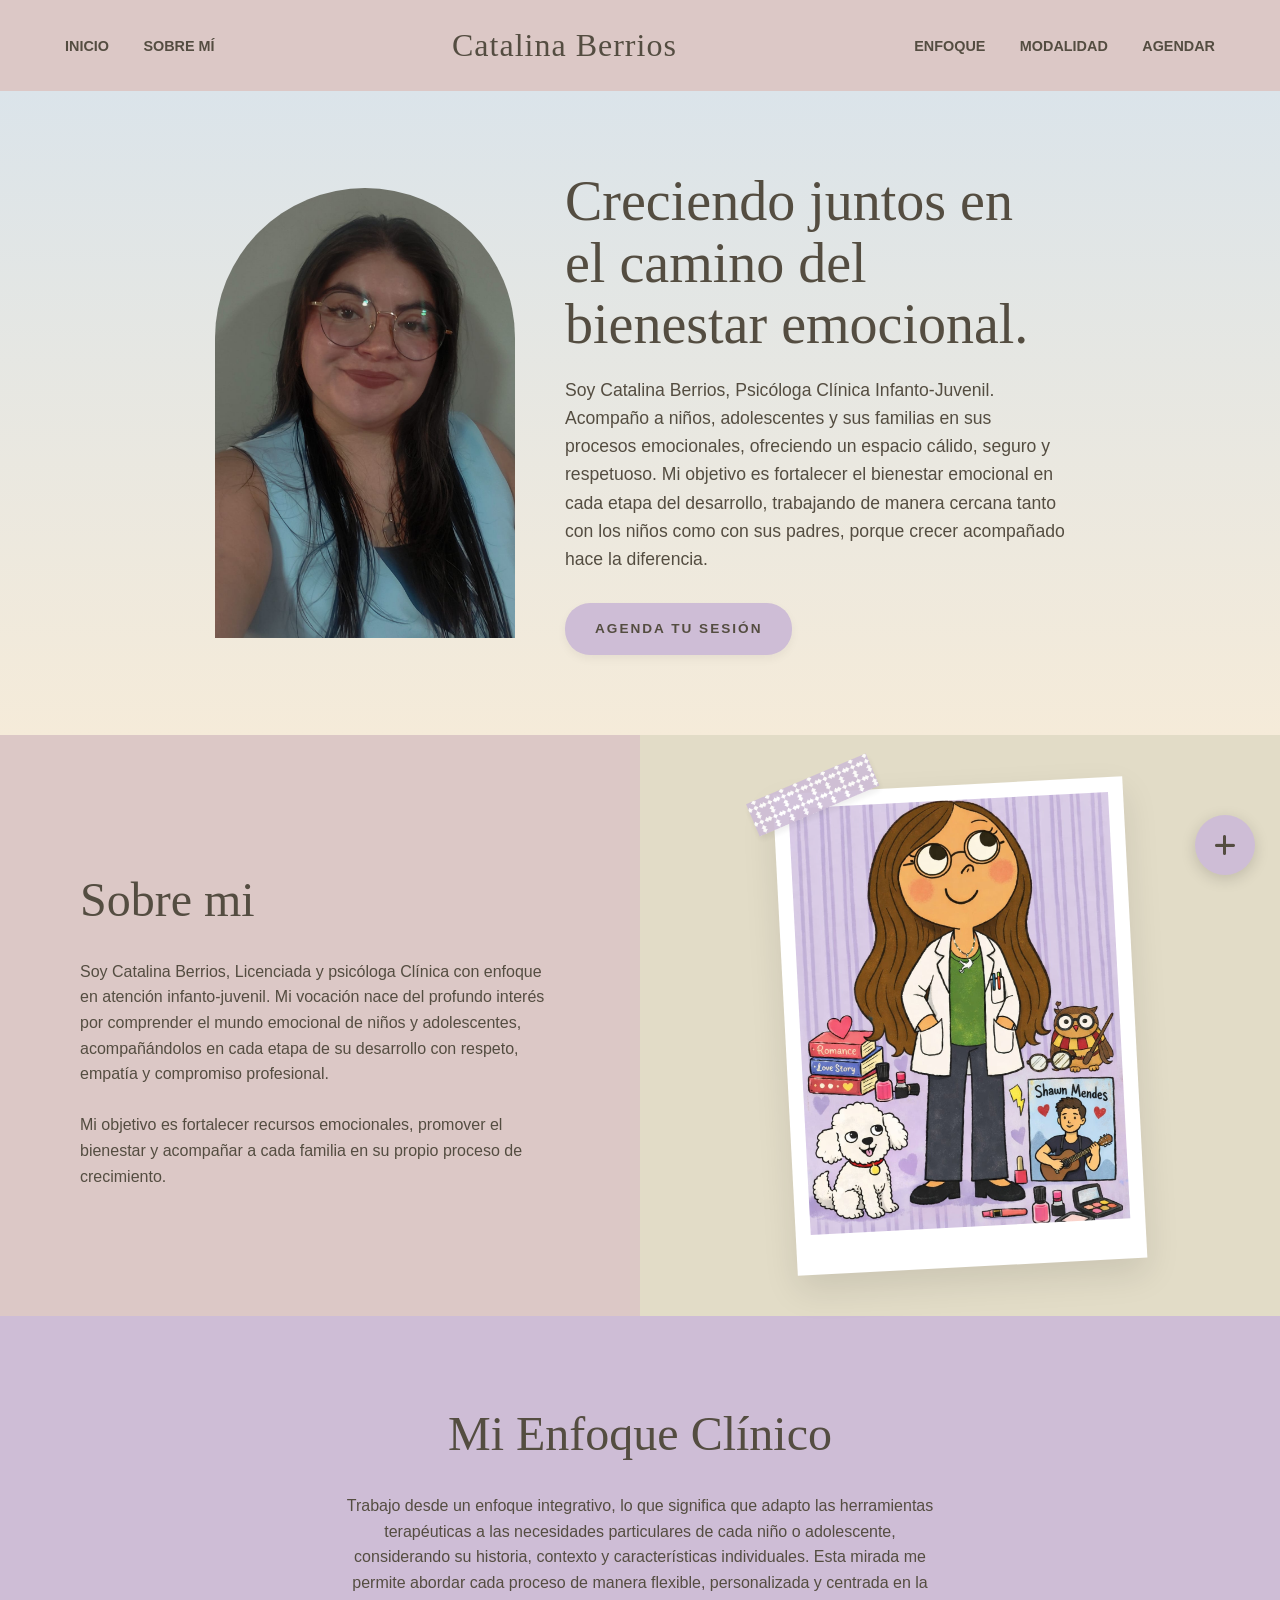
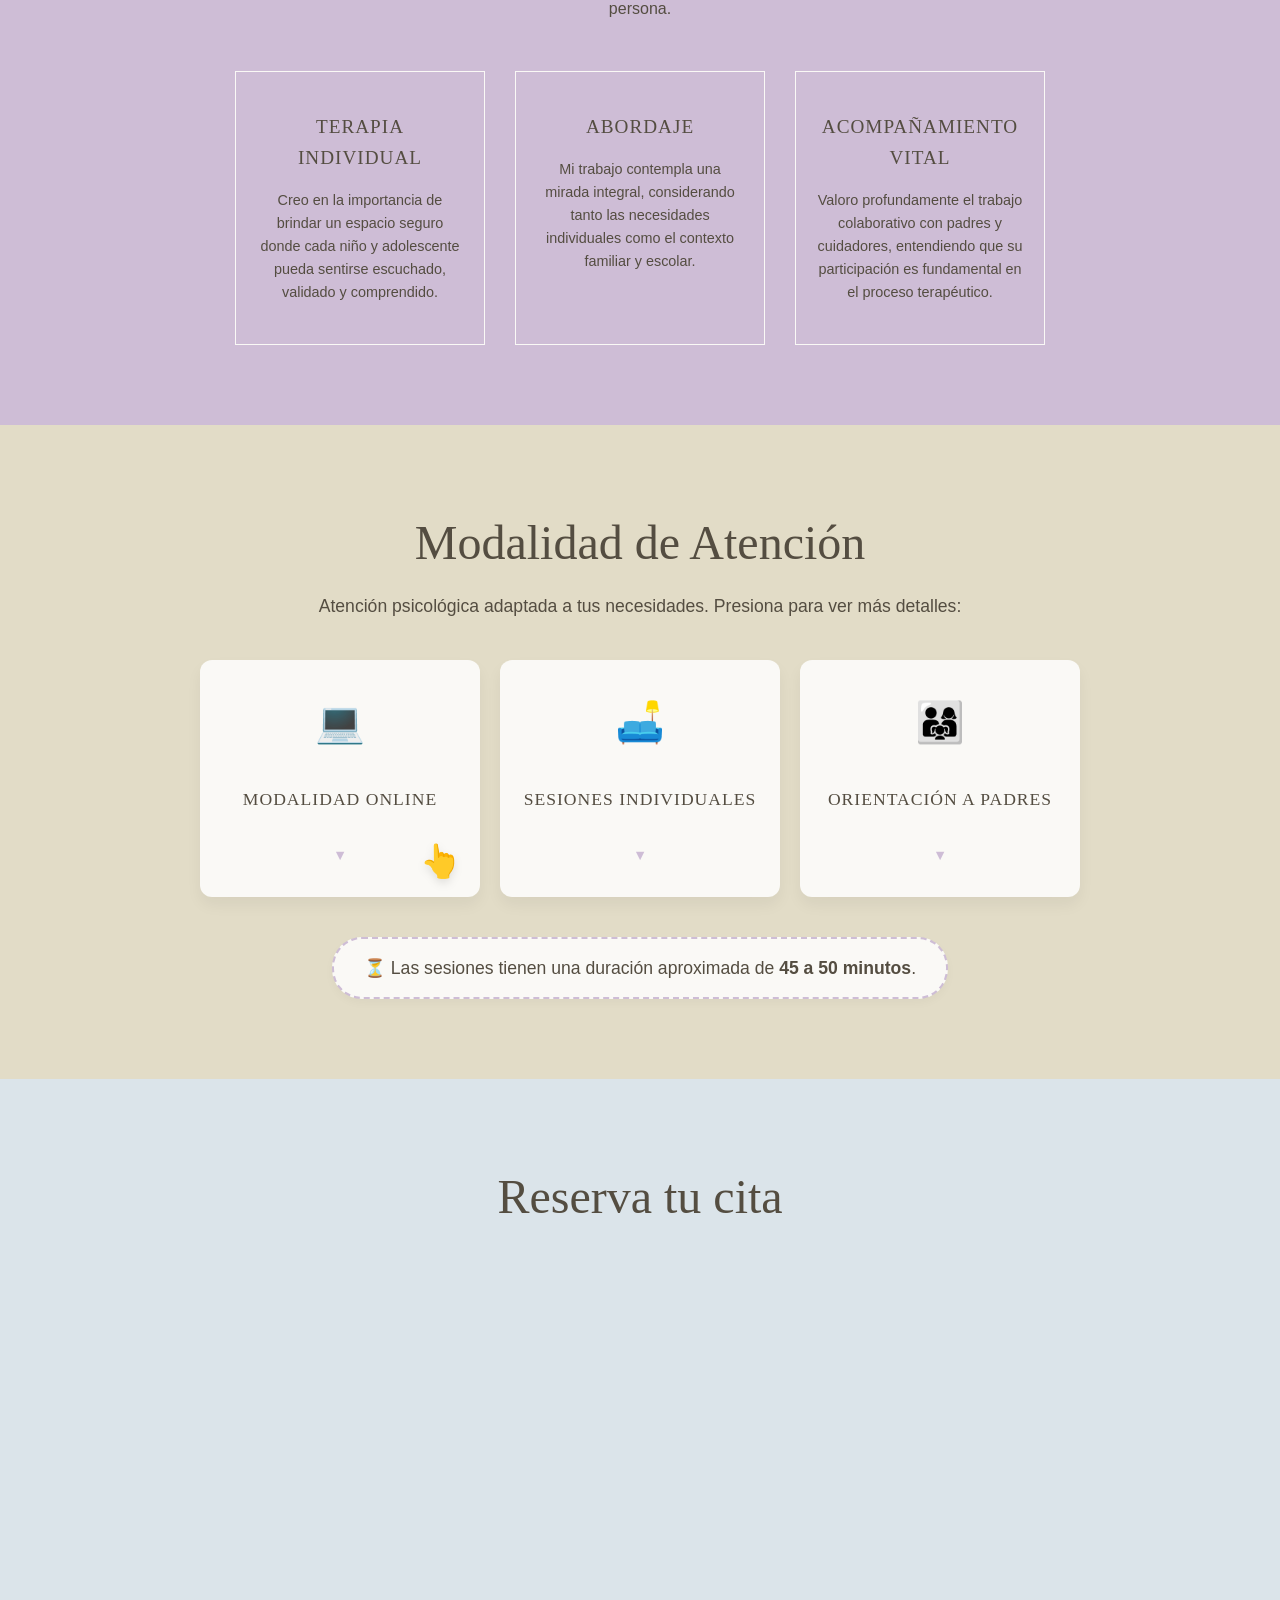
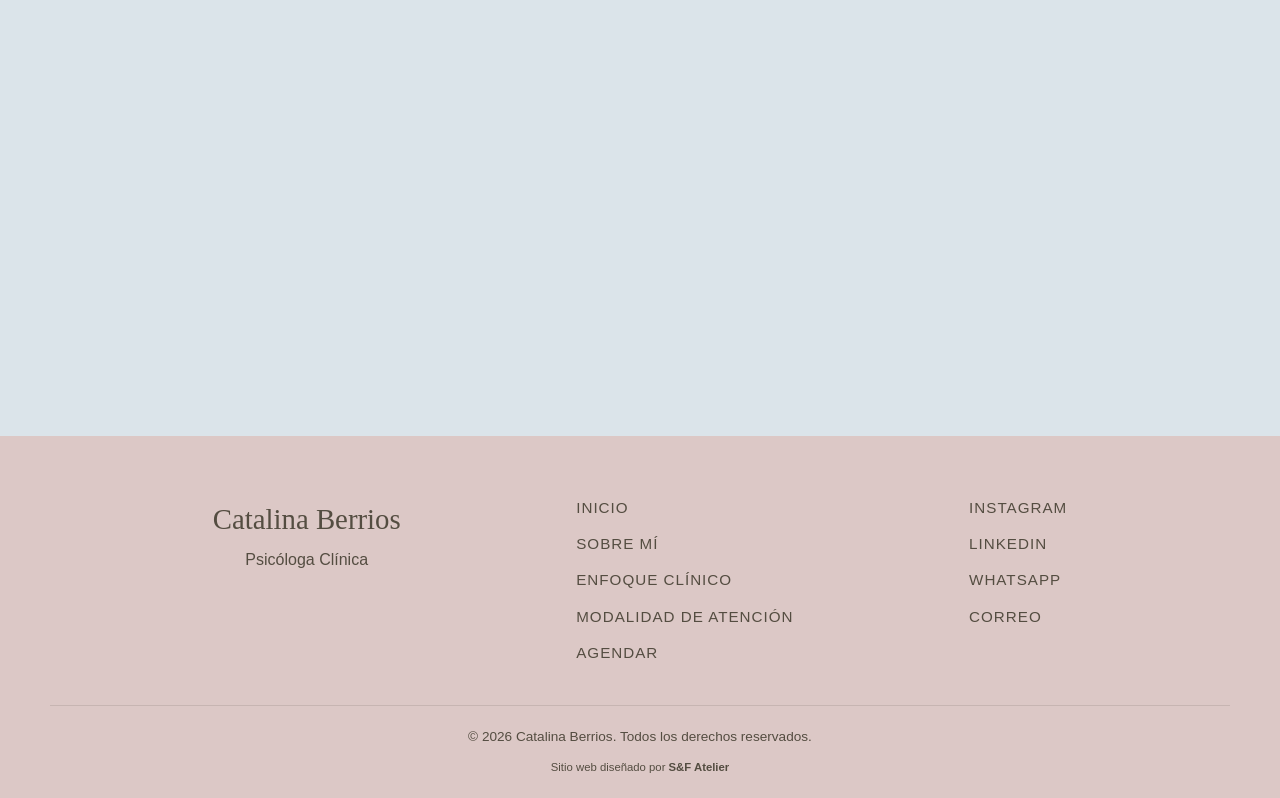
==== commit eff604d4: "eliminamos forms y agregamos estilo al calendario" ====
--- a/index.html
+++ b/index.html
@@ -3,13 +3,12 @@
 <head>
     <meta charset="UTF-8">
     <meta name="viewport" content="width=device-width, initial-scale=1.0">
-    <title>Catalina | Psicóloga Clínica</title> <link rel="icon" type="image/svg+xml" href="data:image/svg+xml,<svg xmlns=%22http://www.w3.org/2000/svg%22 viewBox=%220 0 100 100%22><text y=%22.9em%22 font-size=%2290%22>🧠</text></svg>">
-
+    <title>Catalina | Psicóloga Clínica</title> 
+    <link rel="icon" type="image/svg+xml" href="data:image/svg+xml,<svg xmlns=%22http://www.w3.org/2000/svg%22 viewBox=%220 0 100 100%22><text y=%22.9em%22 font-size=%2290%22>🧠</text></svg>">
     <link rel="apple-touch-icon" href="data:image/svg+xml,<svg xmlns=%22http://www.w3.org/2000/svg%22 viewBox=%220 0 100 100%22><rect width=%22100%22 height=%22100%22 fill=%22%23ffffff%22/><text y=%22.85em%22 x=%2250%22 text-anchor=%22middle%22 font-size=%2280%22>🧠</text></svg>">
-
     <meta name="theme-color" content="#dcc8c6">
-
     <link rel="stylesheet" href="style.css">
+    <link rel="stylesheet" href="https://cdnjs.cloudflare.com/ajax/libs/font-awesome/6.0.0/css/all.min.css">
 </head>
 <body>
 
@@ -22,8 +21,7 @@
         <nav>
             <a href="#enfoque">Enfoque</a>
             <a href="#modalidad">Modalidad</a>
-            <a href="#contacto">Contacto</a>
-        </nav>
+            <a href="#seccion-agenda">Agendar</a> </nav>
     </header>
 
     <section class="hero" id="inicio">
@@ -32,14 +30,13 @@
             <h1>Creciendo juntos en el camino del bienestar emocional.</h1>
             <p>Soy Catalina Berrios, Psicóloga Clínica Infanto-Juvenil. Acompaño a niños, adolescentes y sus familias en sus procesos emocionales, ofreciendo un espacio cálido, seguro y respetuoso.
             Mi objetivo es fortalecer el bienestar emocional en cada etapa del desarrollo, trabajando de manera cercana tanto con los niños como con sus padres, porque crecer acompañado hace la diferencia.</p>
-            <a href="#contacto" class="btn">Agenda tu sesión</a>
-        </div>
+            <a href="#seccion-agenda" class="btn">Agenda tu sesión</a> </div>
     </section>
 
     <section class="sobre-mi" id="sobre-mi">
         <div class="sobre-mi-texto">
             <h2>Sobre mi</h2>
-            <p>Soy Catalina Berrios, Licenciada y psicóloga Clínica con enfoque en atención infanto-juvenil.
+            <p>Soy Catalina Berrios, Licenciada y psicóloga Clínica con enfoque en atención infanto-juvenil.
             Mi vocación nace del profundo interés por comprender el mundo emocional de niños y adolescentes, acompañándolos en cada etapa de su desarrollo con respeto, empatía y compromiso profesional.</p><br>
             <p>Mi objetivo es fortalecer recursos emocionales, promover el bienestar y acompañar a cada familia en su propio proceso de crecimiento.</p>
         </div>
@@ -123,49 +120,15 @@
         <div class="modalidad-duracion">
             <p>⏳ Las sesiones tienen una duración aproximada de <strong>45 a 50 minutos</strong>.</p>
         </div>
-
     </section>
 
     <section id="seccion-agenda" class="booking-section">
-        <h2>Reserva tu hora de atención</h2>
+        <h2>Reserva tu cita</h2>
         
         <div id="calendario-embebido" 
-            data-cal-link="sergio-ruiz-torres-zzh8az/60min" 
+            data-cal-link="catalina-berrios-vzgaoj/sesion-de-atencion-psicologica" 
             data-cal-namespace="60min" 
             data-cal-config='{"layout":"month_view","useSlotsViewOnSmallScreen":"true"}'>
-        </div>
-    </section>
-
-    <section class="contacto" id="contacto">
-        <div class="contacto-container">
-            <h2>Hablemos</h2>
-            <p>Si tienes dudas o quieres dar el primer paso, escríbeme y me pondré en contacto contigo lo antes posible.</p>
-            <form action="https://formspree.io/f/mpqjvnly" method="POST" class="formulario">
-
-                <input type="hidden" name="_next" value="https://cataterapias.github.io/web-inicio/gracias.html">
-                
-                <div class="campo">
-                    <label for="nombre">Nombre completo</label>
-                    <input type="text" id="nombre" name="nombre" placeholder="Ej. Natalia Gamboa" required>
-                </div>
-                
-                <div class="campo">
-                    <label for="email">Correo electrónico</label>
-                    <input type="email" id="email" name="email" placeholder="tu@correo.com" required>
-                </div>
-
-                <div class="campo">
-                    <label for="telefono">Número de teléfono (Para confirmar tu cita)</label>
-                    <input type="tel" id="telefono" name="telefono" placeholder="Ej. +56 9 1234 5678" required>
-                </div>
-                
-                <div class="campo">
-                    <label for="mensaje">¿En qué te puedo ayudar?</label>
-                    <textarea id="mensaje" name="mensaje" rows="5" placeholder="Escribe tu mensaje aquí..." required></textarea>
-                </div>
-                
-                <button type="submit" class="btn btn-enviar">Enviar mensaje</button>
-            </form>
         </div>
     </section>
 
@@ -179,10 +142,9 @@
             <div class="footer-enlaces">
                 <a href="#inicio">Inicio</a>
                 <a href="#sobre-mi">Sobre Mí</a>
-                <a href="#enfoque">Enfoque</a>
+                <a href="#enfoque">Enfoque Clínico</a>
                 <a href="#modalidad">Modalidad de Atención</a>
-                <a href="#contacto">Contacto</a>
-            </div>
+                <a href="#seccion-agenda">Agendar</a> </div>
             
             <div class="footer-sociales">
                 <a href="https://www.instagram.com/ps.catalinaberrios?igsh=MThrdjIxMGptajI3Ng==" target="_blank">Instagram</a>
@@ -198,26 +160,25 @@
         </div>
     </footer>
 
-        <div class="fab-container">
-            <div class="fab-menu">
-                <a href="https://wa.me/56959498792?text=Buen%20día,%20quiero%20agendar%20una%20cita%20y%20tengo%20una%20consulta%20en%20relación%20a%20la%20atención%20psicológica" class="fab-item wa" target="_blank" rel="noopener noreferrer">
-                    <span class="fab-label">WhatsApp</span>
-                    <i class="fab fa-whatsapp"></i>
-                </a>
-                
-                <button class="fab-item cal" data-cal-link="sergio-ruiz-torres-zzh8az/60min" data-cal-namespace="60min" data-cal-config='{"layout":"month_view"}'>
-                    <span class="fab-label">Agendar</span>
-                    <i class="fas fa-calendar-alt"></i>
-                </button>
-            </div>
+    <div class="fab-container">
+        <div class="fab-menu">
+            <a href="https://wa.me/56959498792?text=Buen%20día,%20quiero%20agendar%20una%20cita%20y%20tengo%20una%20consulta%20en%20relación%20a%20la%20atención%20psicológica" class="fab-item wa" target="_blank" rel="noopener noreferrer">
+                <span class="fab-label">WhatsApp</span>
+                <i class="fab fa-whatsapp"></i>
+            </a>
             
-            <button class="fab-main" id="fab-toggle">
-                <i class="fas fa-plus"></i>
+            <button class="fab-item cal" data-cal-link="catalina-berrios-vzgaoj/sesion-de-atencion-psicologica" data-cal-namespace="60min" data-cal-config='{"layout":"month_view"}'>
+                <span class="fab-label">Agendar</span>
+                <i class="fas fa-calendar-alt"></i>
             </button>
         </div>
+        
+        <button class="fab-main" id="fab-toggle">
+            <i class="fas fa-plus"></i>
+        </button>
+    </div>
 
-    <link rel="stylesheet" href="https://cdnjs.cloudflare.com/ajax/libs/font-awesome/6.0.0/css/all.min.css">
-            
-        <script src="script.js"></script> 
+    <script src="script.js"></script>
+
 </body>
 </html>
--- a/style.css
+++ b/style.css
@@ -200,7 +200,7 @@
 .slider-dots { display: none; }
 
 /* =========================================
-   5. NUEVA SECCIÓN: MODALIDAD DE ATENCIÓN
+   5. SECCIÓN: MODALIDAD DE ATENCIÓN
    ========================================= */
 .modalidad {
     background-color: var(--color-crema); 
@@ -314,68 +314,32 @@
 }
 
 /* =========================================
-   CALENDARIO EMBEBIDO (CAL.COM)
+   6. CALENDARIO EMBEBIDO (CAL.COM)
    ========================================= */
 .booking-section {
     padding: 80px 20px; 
     text-align: center;
-    background-color: var(--color-texto-claro); 
+    background-color: #dbe4ea; /* El tono cielo suave que tenía el formulario */
+    color: var(--color-texto-oscuro);
+}
+
+.booking-section h2 {
+    font-size: 3rem;
+    margin-bottom: 20px;
 }
 
 #calendario-embebido {
     width: 100%;
+    /* Agregamos un ancho máximo y centrado para que en PC grandes no se estire de forma exagerada */
+    max-width: 1000px; 
+    margin: 20px auto 0 auto;
     min-height: 700px;
     border: none;
-    margin-top: 20px;
 }
 
 @media (max-width: 768px) {
     #calendario-embebido { min-height: 900px; }
 }
-
-/* =========================================
-   6. SECCIÓN CONTACTO (FORMSPREE)
-   ========================================= */
-.contacto {
-    background-color: #dbe4ea; 
-    color: var(--color-texto-oscuro);
-    padding: 80px 50px;
-    display: flex;
-    justify-content: center;
-}
-
-.contacto-container { width: 100%; max-width: 600px; text-align: center; }
-.contacto-container h2 { font-size: 3rem; margin-bottom: 15px; }
-.contacto-container p { margin-bottom: 40px; font-size: 1.1rem; }
-
-.formulario { display: flex; flex-direction: column; gap: 20px; text-align: left; }
-.campo { display: flex; flex-direction: column; gap: 8px; }
-.campo label { font-weight: bold; font-size: 0.85rem; text-transform: uppercase; letter-spacing: 1px; color: var(--color-texto-oscuro); }
-
-.campo input, .campo textarea {
-    width: 100%;
-    padding: 15px;
-    border: 1px solid rgba(84, 77, 65, 0.3); 
-    background-color: var(--color-texto-claro);
-    color: var(--color-texto-oscuro);
-    font-family: var(--fuente-texto);
-    font-size: 1rem;
-    border-radius: 8px;
-    outline: none;
-    transition: all 0.3s ease;
-}
-
-.campo input:focus, .campo textarea:focus { border-color: var(--color-lila-suave); box-shadow: 0 0 8px rgba(206, 189, 214, 0.5); }
-
-.btn-enviar {
-    border: none; cursor: pointer; width: 100%; margin-top: 10px; font-family: var(--fuente-texto);
-    font-weight: bold; padding: 15px 30px; background-color: var(--color-lila-suave); color: var(--color-texto-oscuro);
-    text-transform: uppercase; font-size: 0.85rem; letter-spacing: 2px; border-radius: 25px;
-    transition: background-color 0.3s ease, transform 0.2s ease;
-}
-
-.btn-enviar:hover { background-color: #bfa8c7; transform: translateY(-2px); }
-
 /* =========================================
    7. PIE DE PÁGINA (FOOTER)
    ========================================= */
@@ -402,7 +366,7 @@
 .link-agencia:hover { opacity: 0.6; text-decoration: underline; }
 
 /* =========================================
-   8. PÁGINA DE GRACIAS (gracias.html)
+   8. PÁGINA DE GRACIAS (OPCIONAL)
    ========================================= */
 .pantalla-gracias { display: flex; align-items: center; justify-content: center; min-height: 100vh; background: linear-gradient(to bottom, var(--color-fondo-principal), var(--color-crema)); padding: 20px; }
 .gracias-tarjeta { background-color: var(--color-texto-claro); padding: 60px 40px; border-radius: 15px; text-align: center; max-width: 500px; box-shadow: 0 15px 30px rgba(0, 0, 0, 0.05); }
@@ -512,7 +476,6 @@
     nav { display: flex; justify-content: center; flex-wrap: wrap; }
     nav a { margin: 0 8px; font-size: 0.75rem; }
     
-    .contacto { padding: 60px 20px; }
     .footer-contenido { flex-direction: column; align-items: center; text-align: center; }
     .footer-enlaces, .footer-sociales { text-align: center; }
 
